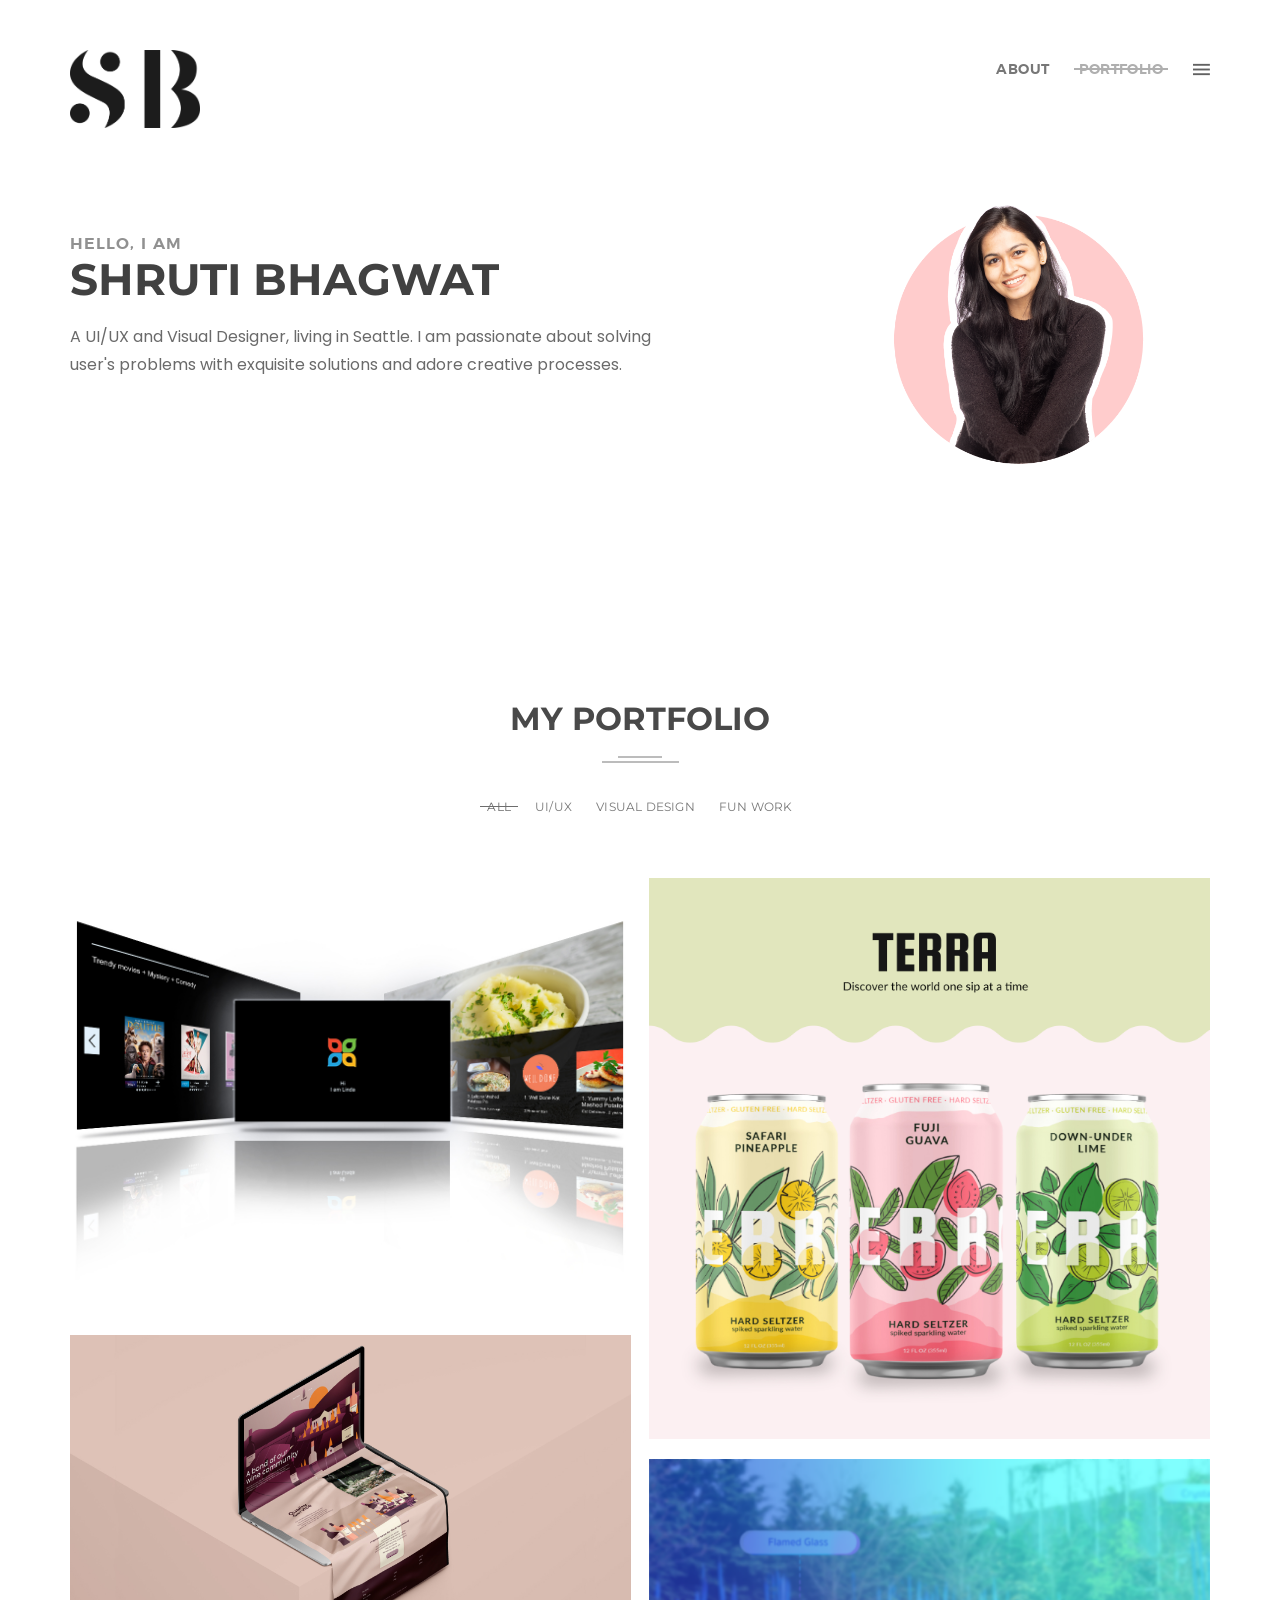
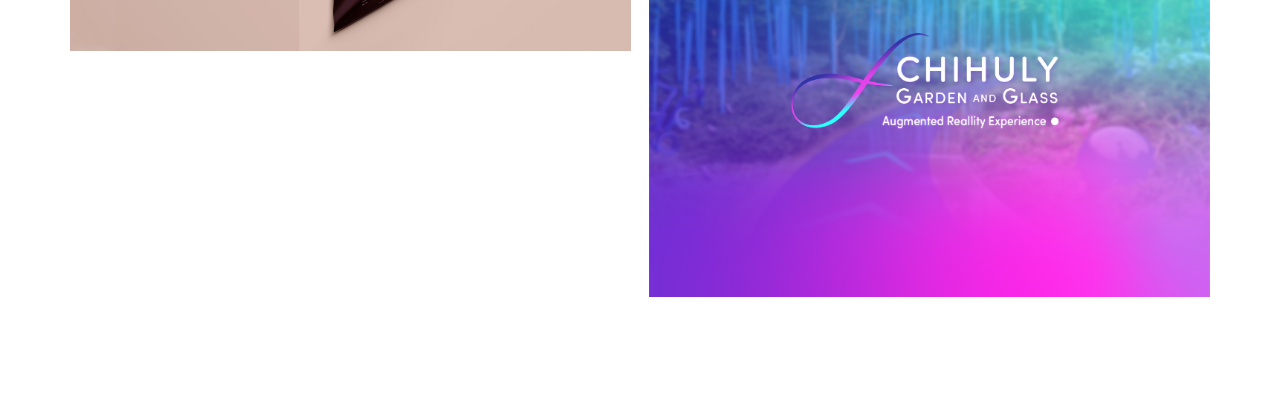
==== index.html @ 56c8244f "test" ====
<!DOCTYPE html>
<html class="no-js" lang="en">

<head>
	<meta charset="utf-8" />
	<meta http-equiv="X-UA-Compatible" content="IE=edge" />
	<meta name="viewport" content="width=device-width, initial-scale=1" />
	<meta name="description" content="Mim is a Personal Portfolio Template" />
	<meta name="keywords"
		content="Personal , Personal portfolio template, Personal portfolio, landing page, material design, portfolio, personal" />
	<meta name="author" content="regaltheme.com" />

	<title>Portfolio Shruti Bhagwat</title>

	<!-- favicon -->
	<link rel="shortcut icon" type="image/x-icon" href="assets/img/sb-favicon.png" />

	<!-- style css -->
	<link rel="stylesheet" href="style.css" />
	<!-- modernizr js -->
	<script src="assets/js/vendor/modernizr-2.8.3.min.js"></script>
</head>

<body>
	<!--[if lt IE 8]>
      <p class="browserupgrade">
        You are using an <strong>outdated</strong> browser. Please
        <a href="http://browsehappy.com/">upgrade your browser</a> to improve
        your experience.
      </p>
    <![endif]-->
	<!-- HTML5 shim and Respond.js for IE8 support of HTML5 elements and media queries -->
	<!-- WARNING: Respond.js doesn't work if you view the page via file:// -->
	<!--[if lt IE 9]>
      <script src="https://oss.maxcdn.com/html5shiv/3.7.2/html5shiv.min.js"></script>
      <script src="https://oss.maxcdn.com/respond/1.4.2/respond.min.js"></script>
    <![endif]-->

	<!-- Loading Bar Start -->
	<div id="loading">
		<div id="loading-center">
			<div id="loading-center-absolute">
				<img src="assets/img/SB_logo.png" alt="Mim" />
				<div class="object" id="object_three"></div>
			</div>
		</div>
	</div>
	<!-- Loading Bar End -->
	<div id="home"></div>

	<!-- Header Section Start -->
	<header class="header-style-1 bg-color-1">
		<div class="top clearfix">
			<div class="header-top active-sticky ptb-50">
				<div class="container">
					<div class="row">
						<div class="col-xs-6 col-sm-5">
							<div class="left">
								<div class="logo">
									<a href="index.html"><img src="assets/img/SB_logo.png" alt="Mim" /></a>
								</div>
							</div>
						</div>
						<div class="col-xs-6 col-sm-7">
							<div class="right">
								<div class="expand-menu-open floatright">
									<i class="zmdi zmdi-menu"></i>
								</div>
								<nav class="mainmenu onepage-nev floatright">
									<ul class="clearfix">
										<!-- <li><a href="#home">Home</a></li> -->
										<li><a href="about-me.html">About</a></li>
										<li><a href="#portfolio">PORTFOLIO</a></li>
										<!-- <li><a href="#service">Services</a></li>
											<li><a href="#blog">Blog</a></li>
										<li><a href="#contact">Contact</a></li> -->
									</ul>
								</nav>
							</div>
						</div>
					</div>
				</div>
			</div>
			<div class="mainmenu-expand bg-color-3">
				<div class="close-menu">
					<i class="zmdi zmdi-close-circle-o"></i>
				</div>
				<div class="menu-logo">
					<a href="index.html"><img src="assets/img/sb-favicon.png" alt="Mim" /></a>
				</div>
				<nav class="mainmenu-box onepage-nev">
					<ul class="clearfix">
						<li><a href="#home">Home</a></li>
						<li><a href="#about">About</a></li>
						<li><a href="#portfolio">PORTFOLIO</a></li>
						<!-- <li><a href="#service">Services</a></li>
						<li><a href="#blog">Blog</a></li>
						<li><a href="#contact">Contact</a></li> -->
					</ul>
				</nav>
			</div>
		</div>
		<div class="bottom slider-area">
			<div class="container">
				<div class="row relative">
					<div class="col-xs-12 col-sm-6 static">
						<div class="slider-text percent-50">
							<h5 class="mb-11">Hello, I am</h5>
							<h1 class="mb-30">Shruti Bhagwat</h1>
							<p class="font-16 line-height-28">
								A UI/UX and Visual Designer, living in Seattle. I am
								passionate about solving user's problems with exquisite
								solutions and adore creative processes.
							</p>
							<!-- <div class="slider-button smooth-scroll mt-40">
								<a class="btn lg-btn" href="#portfolio">my work</a>
							</div> -->
						</div>
					</div>
					<div class="col-xs-12 col-sm-6">
						<div class="slider-img text-right">
							<img src="assets/img/web-photo2.png" alt="Image Layer" />
						</div>
					</div>
				</div>
			</div>
		</div>
	</header>
	<!-- Header Section End -->

	<!-- ...............................................................................................
	....................................xxxxxxxxxxxxxxxxxx.........................................
	............................................................................................... -->

	<!-- Portfolio Section Start -->
	<section class="portfolio-area portfolio-one light-bg section-padding clearfix" id="portfolio">
		<div class="container">
			<div class="row">
				<div class="col-xs-12">
					<div class="section-title text-center mb-30">
						<h2 class="mb-20">My Portfolio</h2>
						<div class="horizontal-line">
							<div class="top"></div>
							<div class="bottom"></div>
						</div>
					</div>
				</div>
			</div>
			<div class="row">
				<div class="col-xs-12">
					<div class="all-portfolio">
						<div class="portfolio-menu text-center">
							<ul class="clearfix mb-50">
								<!-- <li data-filter="*" class="active">All</li> -->
								<li data-filter=".web, .design" class="active">All</li>
								<li data-filter=".web">UI/UX</li>
								<li data-filter=".design">Visual Design</li>
								<li data-filter=".new-work">Fun Work</li>
								<!-- <li data-filter=".gallery">Print</li>
								<li data-filter=".work3d">3d work</li> -->
							</ul>
						</div>
					</div>
					<div class="portfolio-grid">
						<div class="grid-item web gallery percent-50">
							<div class="single-portfolio overlay light-1 text-center">
								<img src="assets/img/linda-img/linda-2.jpg" alt="linda-tv-thumbnail" />
								<div class="zoom-icon">
									<a href="portfolio-pages/linda-tv/linda-portfolio-details.html">
										<i class="zmdi zmdi-link"></i>
									</a>
								</div>
								<div class="project-title text-left">
									<h4 class="
                        font-20
                        montserrat
                        weight-regular
                        capitalize
                        no-margin
                      ">
										Linda Microsoft Smart TV
									</h4>
									<p class="montserratlight">UI/UX</p>
								</div>
							</div>
						</div>
						<div class="
                  grid-item
                  new
                  work3d
                  web
                  design
                  gallery
                  work3d
                  percent-50
                ">
							<div class="single-portfolio overlay light-1 text-center">
								<img src="assets/img/terra-img/Terra_Thumbnail.jpg" alt="terra-thumbnail" />
								<div class="title plr-40 text-center">
									<div class="zoom-icon">
										<a href="portfolio-pages/terra/terra-portfolio-details.html">
											<i class="zmdi zmdi-link"></i>
										</a>
									</div>
								</div>
								<div class="project-title text-left">
									<h4 class="
                        font-20
                        montserrat
                        weight-regular
                        capitalize
                        no-margin
                      ">
										TERRA Hard Seltzer
									</h4>
									<p class="montserratlight">Branding</p>
								</div>
							</div>
						</div>
						<div class="grid-item web web gallery percent-50">
							<div class="single-portfolio overlay light-1 text-center">
								<img src="assets/img/blend-wine-img/wine-thumb.jpg" alt="Mim" />
								<div class="title plr-40 text-center">
									<div class="zoom-icon">
										<a href="portfolio-pages/blend-wine/Blend-portfolio-details.html">
											<i class="zmdi zmdi-link"></i>
										</a>
									</div>
									<div class="project-title text-left">
										<h4 class="
                          font-20
                          montserrat
                          weight-regular
                          capitalize
                          no-margin
                        ">
											Blend Wine Subscription
										</h4>
										<p class="montserratlight">UI/UX</p>
									</div>
								</div>
							</div>
						</div>
						<div class="grid-item new web gallery work3d percent-50">
							<div class="single-portfolio overlay light-1 text-center">
								<img src="assets/img/ar-img/AR-hero-img.png" alt="Mim" />
								<div class="title plr-40 text-center">
									<div class="zoom-icon">
										<a href="portfolio-pages/AR/ar-portfolio-details.html">
											<i class="zmdi zmdi-link"></i>
										</a>
									</div>
									<div class="project-title text-left">
										<h4 class="
                          font-20
                          montserrat
                          weight-regular
                          capitalize
                          no-margin
                        ">
											AR Experience at Chihuly Glass and Garden
										</h4>
										<p class="montserratlight">UI/UX</p>
									</div>
								</div>
							</div>
						</div>

						<div class="grid-item new new-work gallery work3d percent-50">
							<div class="single-portfolio overlay light-1 text-center">
								<img src="assets/img/fun-work/Starbucks-logo.GIF" alt="Mim" />
								<div class="title plr-40 text-center">
									<div class="zoom-icon">
										<a href="assets/img/fun-work/Starbucks-logo.GIF" class="fancybox">
											<i class="zmdi zmdi-filter-center-focus"></i>
										</a>
									</div>
									<div class="project-title text-left">
										<h4 class="
                          font-20
                          montserrat
                          weight-regular
                          capitalize
                          no-margin
                        ">
											Starbucks Logo Redesign
										</h4>
										<p class="montserratlight">Branding</p>
									</div>
								</div>
							</div>
						</div>

						<div class="grid-item new-work gallery percent-50">
							<div class="single-portfolio overlay light-1 text-center">
								<img src="assets/img/fun-work/carnival-horse.gif" alt="Mim" />
								<div class="title plr-40 text-center">
									<div class="zoom-icon">
										<a href="assets/img/fun-work/carnival-horse.gif" class="fancybox">
											<i class="zmdi zmdi-filter-center-focus"></i>
										</a>
									</div>
									<div class="project-title text-left">
										<h4 class="
                          font-20
                          montserrat
                          weight-regular
                          capitalize
                          no-margin
                        ">
											Carnival Horse
										</h4>
										<p class="montserratlight">Animation</p>
									</div>
								</div>
							</div>
						</div>

						<div class="grid-item new-work gallery percent-50">
							<div class="single-portfolio overlay light-1 text-center">
								<img src="assets/img/fun-work/theobroma lable.png" alt="Mim" />
								<div class="title plr-40 text-center">
									<div class="zoom-icon">
										<a href="assets/img/fun-work/theobroma lable.png" class="fancybox">
											<i class="zmdi zmdi-filter-center-focus"></i>
										</a>
									</div>
									<div class="project-title text-left">
										<h4 class="
                          font-20
                          montserrat
                          weight-regular
                          capitalize
                          no-margin
                        ">
											Theobroma Chocolate front cover
										</h4>
										<p class="montserratlight">Illustration</p>
									</div>
								</div>
							</div>
						</div>
					</div>
				</div>
			</div>
		</div>
	</section>
	<!-- Portfolio Section End -->

	<!-- ...............................................................................................
	....................................xxxxxxxxxxxxxxxxxx.........................................
	............................................................................................... -->

	<!-- ...............................................................................................
	....................................xxxxxxxxxxxxxxxxxx.........................................
	............................................................................................... -->

	<!-- Footer Section Start -->
	<!-- <footer class="footer bg-color-1 ptb-20">
      <div class="container">
        <div class="row">
          <div class="col-xs-12">
            <div class="left floatleft">
              <p>
                Copyright &copy; 2017
                <a
                  href="https://themeforest.net/user/regaltheme"
                  target="_blank"
                  >Regaltheme</a
                >.
              </p>
            </div>
            <div class="right social-link floatright">
              <ul class="clearfix">
                <li>
                  <a href="http://www.facebook.com" target="_blank">Facebook</a>
                </li>
                <li>
                  <a href="http://www.twitter.com" target="_blank">Twitter</a>
                </li>
                <li>
                  <a href="http://www.linkedin.com" target="_blank">Linkden</a>
                </li>
                <li>
                  <a href="mailto:regaltheme@gmail.com" target="_blank"
                    >Email</a
                  >
                </li>
              </ul>
            </div>
          </div>
        </div>
      </div>
    </footer> -->
	<!-- Footer Section End -->

	<!-- ...............................................................................................
	....................................xxxxxxxxxxxxxxxxxx.........................................
	............................................................................................... -->

	<!-- All JS Here -->
	<!-- jQuery Latest Version -->
	<script src="assets/js/vendor/jquery-1.12.4.min.js"></script>
	<!-- Bootstrap JS -->
	<script src="assets/js/bootstrap.min.js"></script>
	<!-- One Page Nav JS -->
	<script src="assets/js/one-page-nav.js"></script>
	<!-- Waypoints JS -->
	<script src="assets/js/waypoints.min.js"></script>
	<!-- Progressbar JS -->
	<script src="assets/js/progressbar.js"></script>
	<!-- Isotope -->
	<script src="assets/js/isotope.pkgd.js"></script>
	<!-- Isotope -->
	<script src="assets/js/jquery.validate.min.js"></script>
	<!-- Slick Slider JS -->
	<script src="assets/js/slick.min.js"></script>
	<!-- Fancybox JS -->
	<script src="assets/js/jquery.fancybox.pack.js"></script>
	<!-- Plugins JS -->
	<script src="assets/js/plugins.js"></script>
	<!-- main JS -->
	<script src="assets/js/main.js"></script>
</body>

</html>
---- style.css ----
/*==========================================================
    Template Name: Mim Personal Portfolio Template
    Created By: RegalTheme
    Envato Profile: https://themeforest.net/user/regaltheme
    Website: http://regaltheme.com
    Description: Mim is Fully Responsive Personal Portfolio Template with awesome features.
    Version: v1.1
    Support: http://regaltheme.com/support
============================================================*/


/* google fonts
========================== */
@import url('https://fonts.googleapis.com/css?family=Montserrat:400,700');
@import url('https://fonts.googleapis.com/css?family=Poppins:300,400');

/* css files
====================== */
@import url('assets/css/bootstrap.min.css');
@import url('assets/css/material-design-iconic-font.min.css');
@import url('assets/css/slick.min.css');
@import url('assets/css/jquery.fancybox.css');
@import url('assets/css/style.css');
@import url('assets/css/responsive.css');
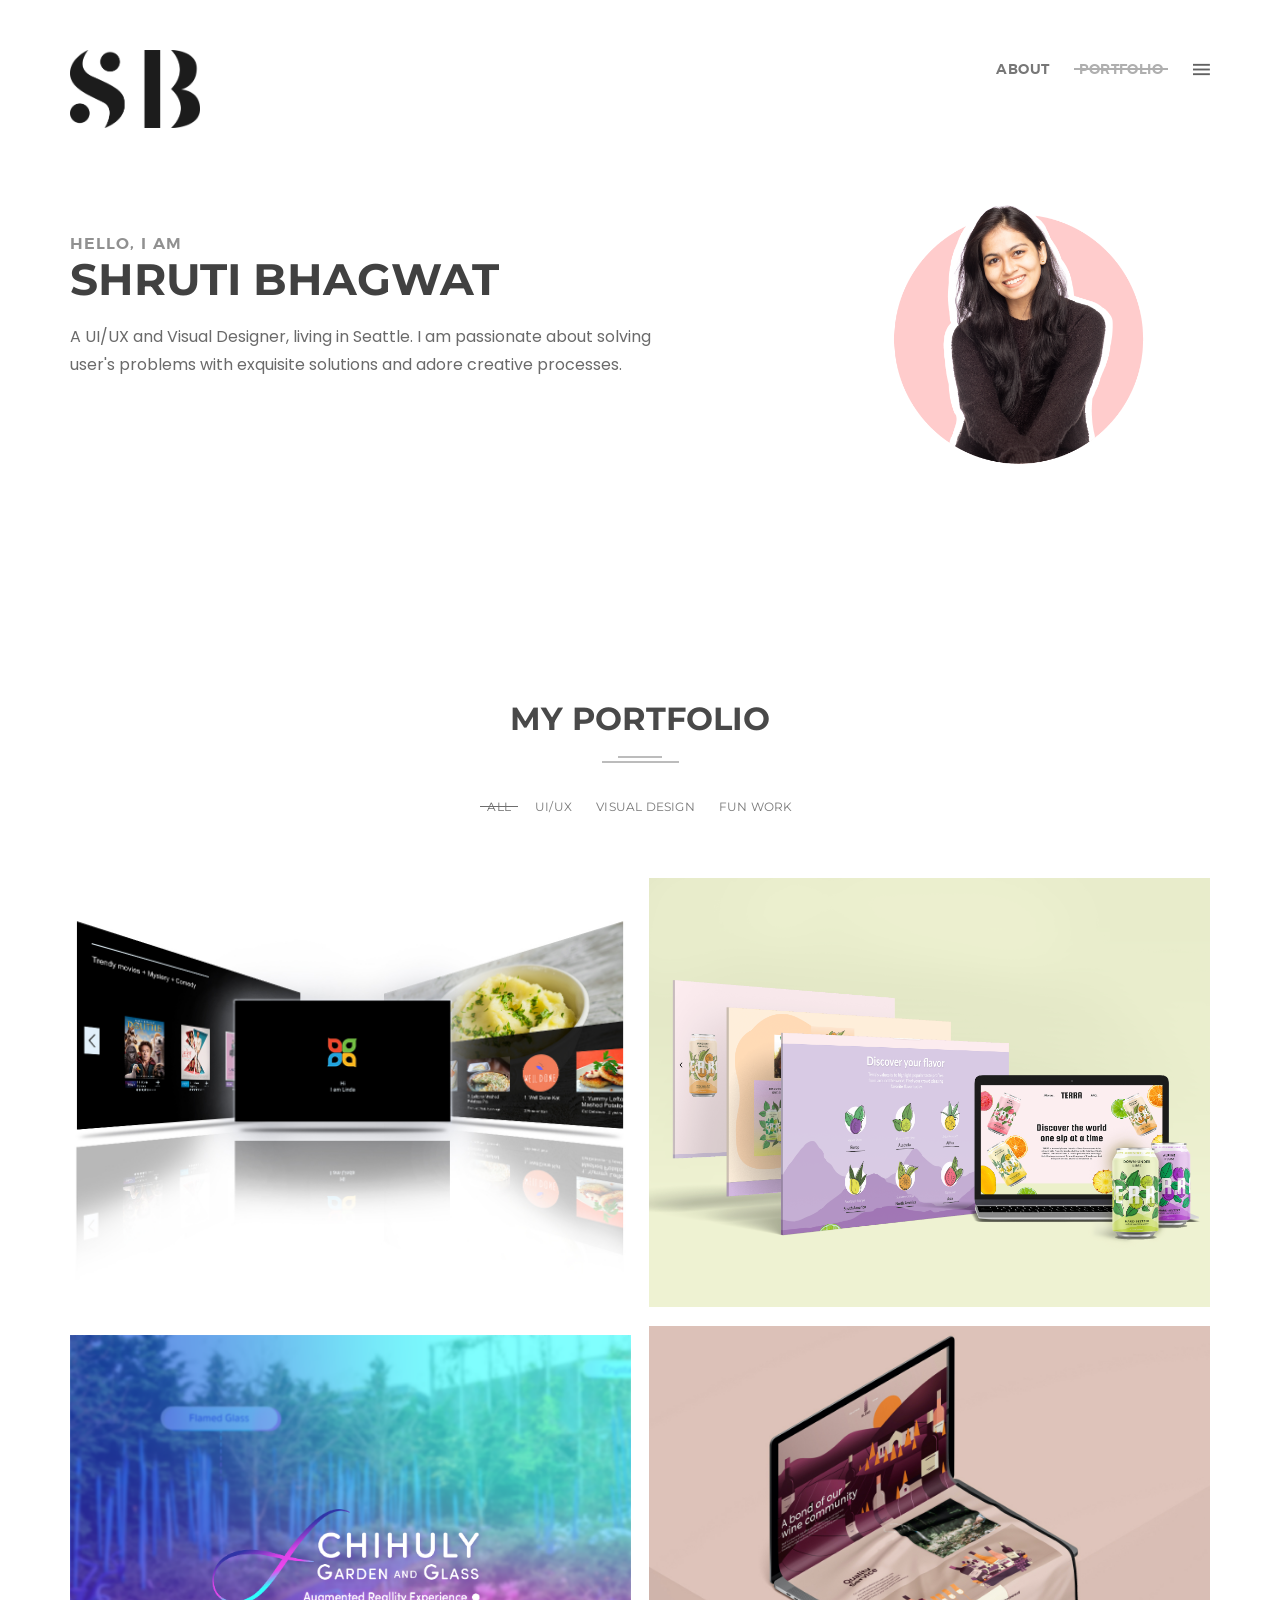
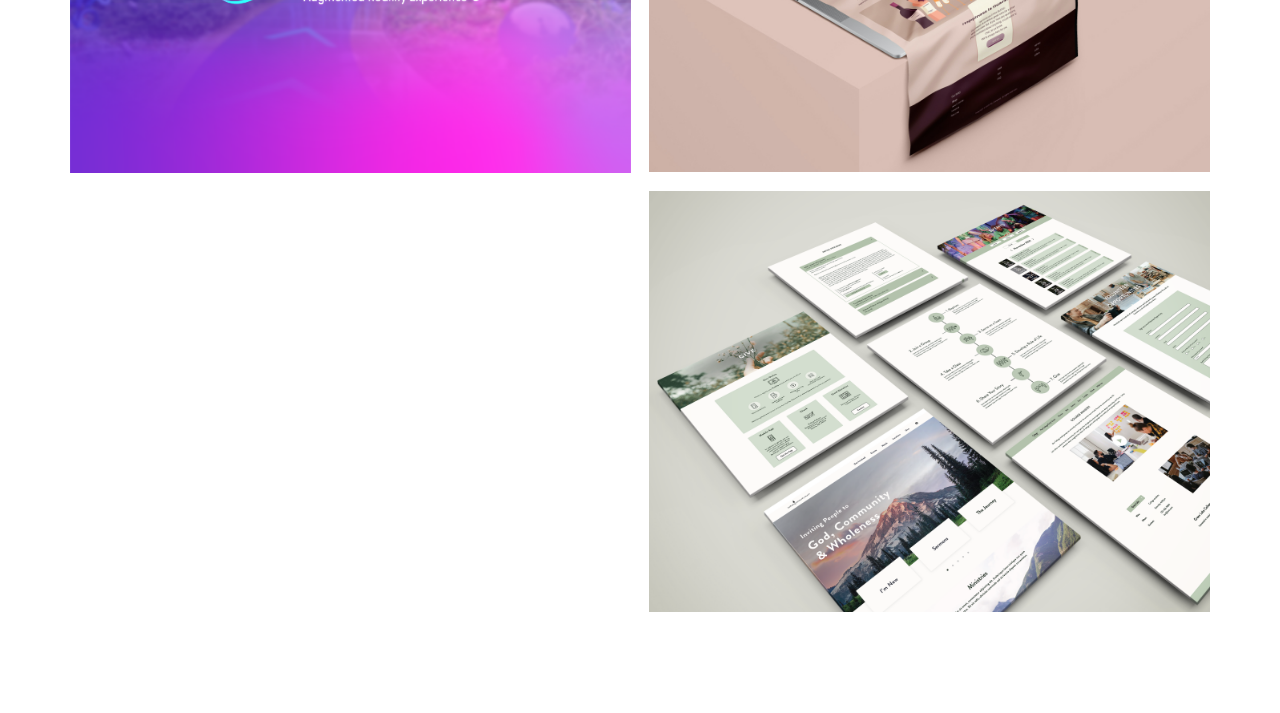
==== commit ed8bf213: "Added new Bethany church Page" ====
--- a/index.html
+++ b/index.html
@@ -161,6 +161,10 @@
 							</ul>
 						</div>
 					</div>
+
+
+	<!-- ................  Linda Microsoft Smart TV  ................ -->
+
 					<div class="portfolio-grid">
 						<div class="grid-item web gallery percent-50">
 							<div class="single-portfolio overlay light-1 text-center">
@@ -194,8 +198,13 @@
                   work3d
                   percent-50
                 ">
-							<div class="single-portfolio overlay light-1 text-center">
-								<img src="assets/img/terra-img/Terra_Thumbnail.jpg" alt="terra-thumbnail" />
+
+
+<!-- ................ TERRA Hard Seltzer ................ -->
+
+
+							<div class="single-portfolio overlay light-1 text-center">
+								<img src="assets/img/terra-img/terra-hero.png" alt="terra-thumbnail" />
 								<div class="title plr-40 text-center">
 									<div class="zoom-icon">
 										<a href="portfolio-pages/terra/terra-portfolio-details.html">
@@ -211,15 +220,20 @@
                         capitalize
                         no-margin
                       ">
+					 
 										TERRA Hard Seltzer
 									</h4>
 									<p class="montserratlight">Branding</p>
 								</div>
 							</div>
 						</div>
+
+
+					<!-- ................  Blend Wine Subscription  ................ -->
+
 						<div class="grid-item web web gallery percent-50">
 							<div class="single-portfolio overlay light-1 text-center">
-								<img src="assets/img/blend-wine-img/wine-thumb.jpg" alt="Mim" />
+								<img src="assets/img/blend-wine-img/wine-hero.jpg" alt="Mim" />
 								<div class="title plr-40 text-center">
 									<div class="zoom-icon">
 										<a href="portfolio-pages/blend-wine/Blend-portfolio-details.html">
@@ -241,6 +255,9 @@
 								</div>
 							</div>
 						</div>
+
+<!-- ................  Chihuly Glass and Garden................ -->
+
 						<div class="grid-item new web gallery work3d percent-50">
 							<div class="single-portfolio overlay light-1 text-center">
 								<img src="assets/img/ar-img/AR-hero-img.png" alt="Mim" />
@@ -266,6 +283,37 @@
 							</div>
 						</div>
 
+						<!-- ................  Bethany Community Church ................ -->
+
+						<div class="grid-item new web gallery work3d percent-50">
+							<div class="single-portfolio overlay light-1 text-center">
+								<img src="assets/img/Bethany-img/bcc-hero.png" alt="Mim" />
+								<div class="title plr-40 text-center">
+									<div class="zoom-icon">
+										<a href="portfolio-pages/Bethany-Church/Bethany-portfolio-details.html">
+											<i class="zmdi zmdi-link"></i>
+										</a>
+									</div>
+									<div class="project-title text-left">
+										<h4 class="
+                          font-20
+                          montserrat
+                          weight-regular
+                          capitalize
+                          no-margin
+                        ">
+											Bethany Community Church
+										</h4>
+										<p class="montserratlight">UI/UX</p>
+									</div>
+								</div>
+							</div>
+						</div>
+
+
+
+<!-- ................................................ FUN WORK ............................................ -->
+
 						<div class="grid-item new new-work gallery work3d percent-50">
 							<div class="single-portfolio overlay light-1 text-center">
 								<img src="assets/img/fun-work/Starbucks-logo.GIF" alt="Mim" />
@@ -283,6 +331,7 @@
                           capitalize
                           no-margin
                         ">
+						
 											Starbucks Logo Redesign
 										</h4>
 										<p class="montserratlight">Branding</p>
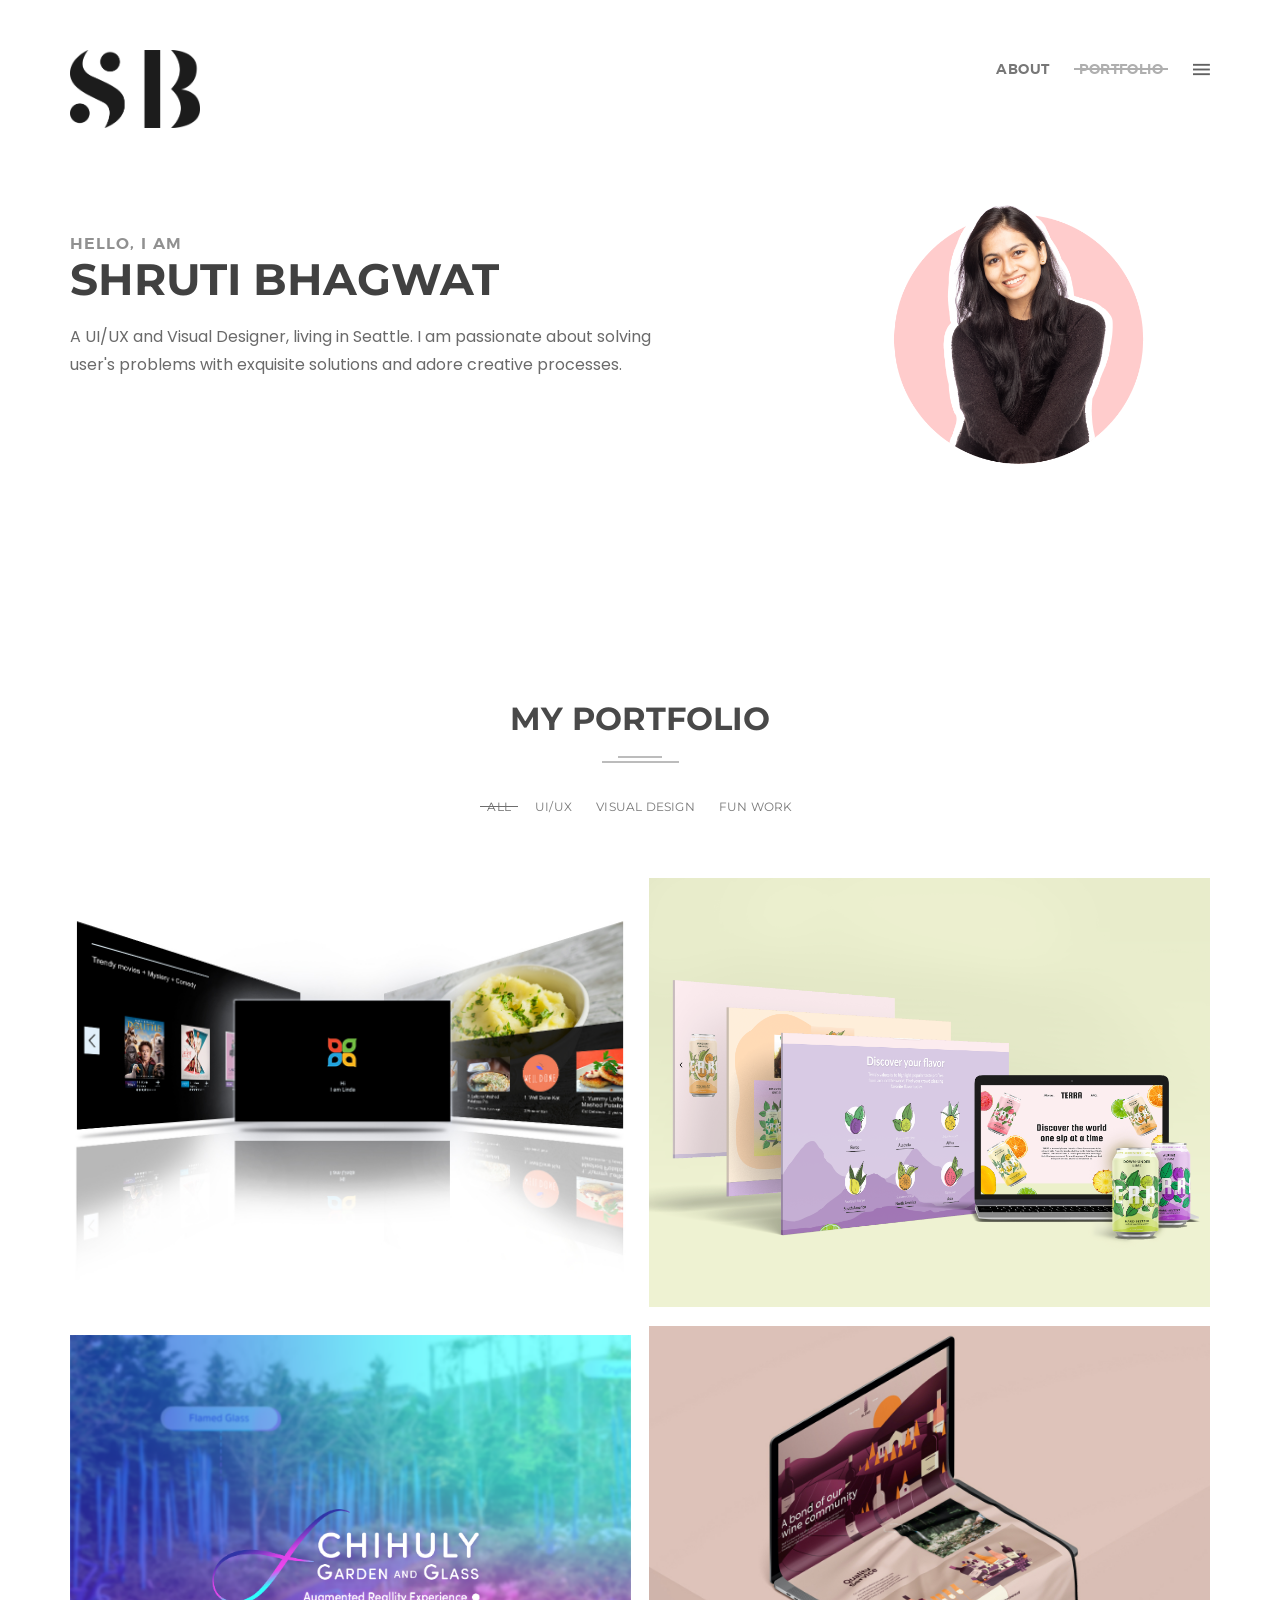
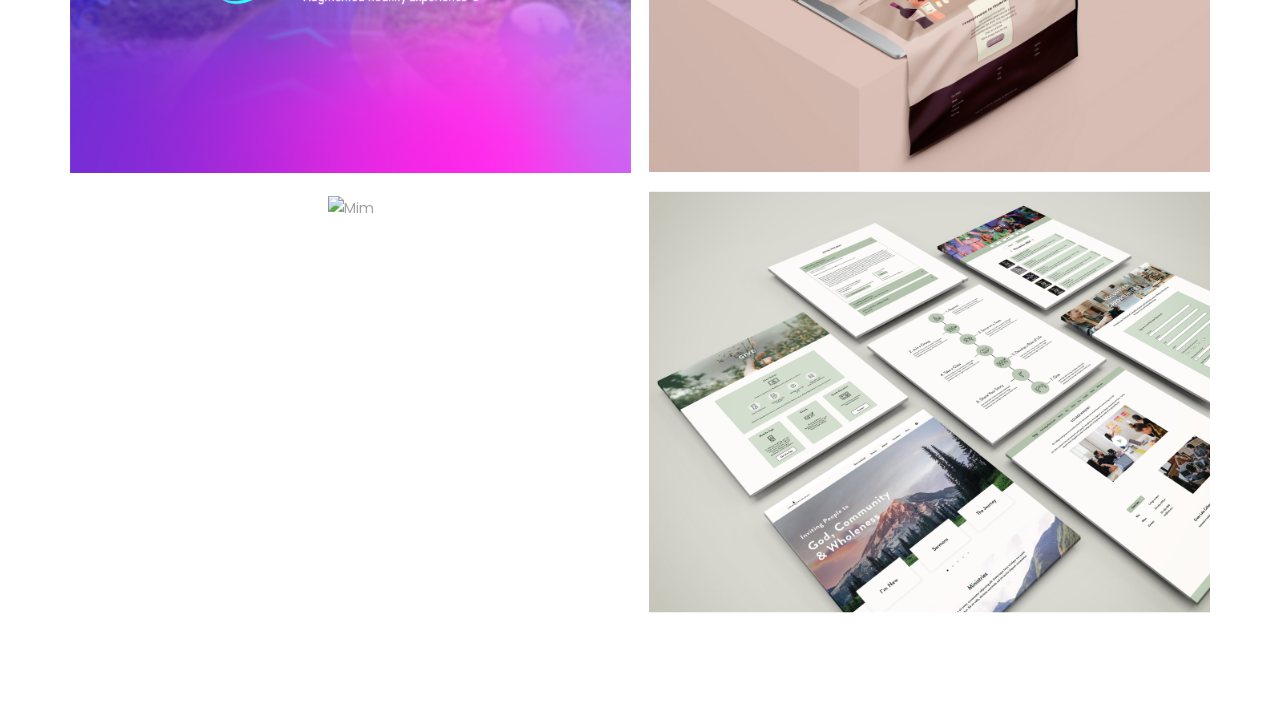
==== commit b9f5256e: "gtzp project" ====
--- a/index.html
+++ b/index.html
@@ -310,7 +310,32 @@
 							</div>
 						</div>
 
-
+<!-- ................  GTZP ................ -->
+
+<div class="grid-item new web gallery work3d percent-50">
+	<div class="single-portfolio overlay light-1 text-center">
+		<img src="assets/img/gtzp-img/gtzp-hero.png " alt="Mim" />
+		<div class="title plr-40 text-center">
+			<div class="zoom-icon">
+				<a href="portfolio-pages/GTZP/GTZP.html">
+					<i class="zmdi zmdi-link"></i>
+				</a>
+			</div>
+			<div class="project-title text-left">
+				<h4 class="
+  font-20
+  montserrat
+  weight-regular
+  capitalize
+  no-margin
+">
+					GTZP
+				</h4>
+				<p class="montserratlight">UI/UX</p>
+			</div>
+		</div>
+	</div>
+</div>
 
 <!-- ................................................ FUN WORK ............................................ -->
 
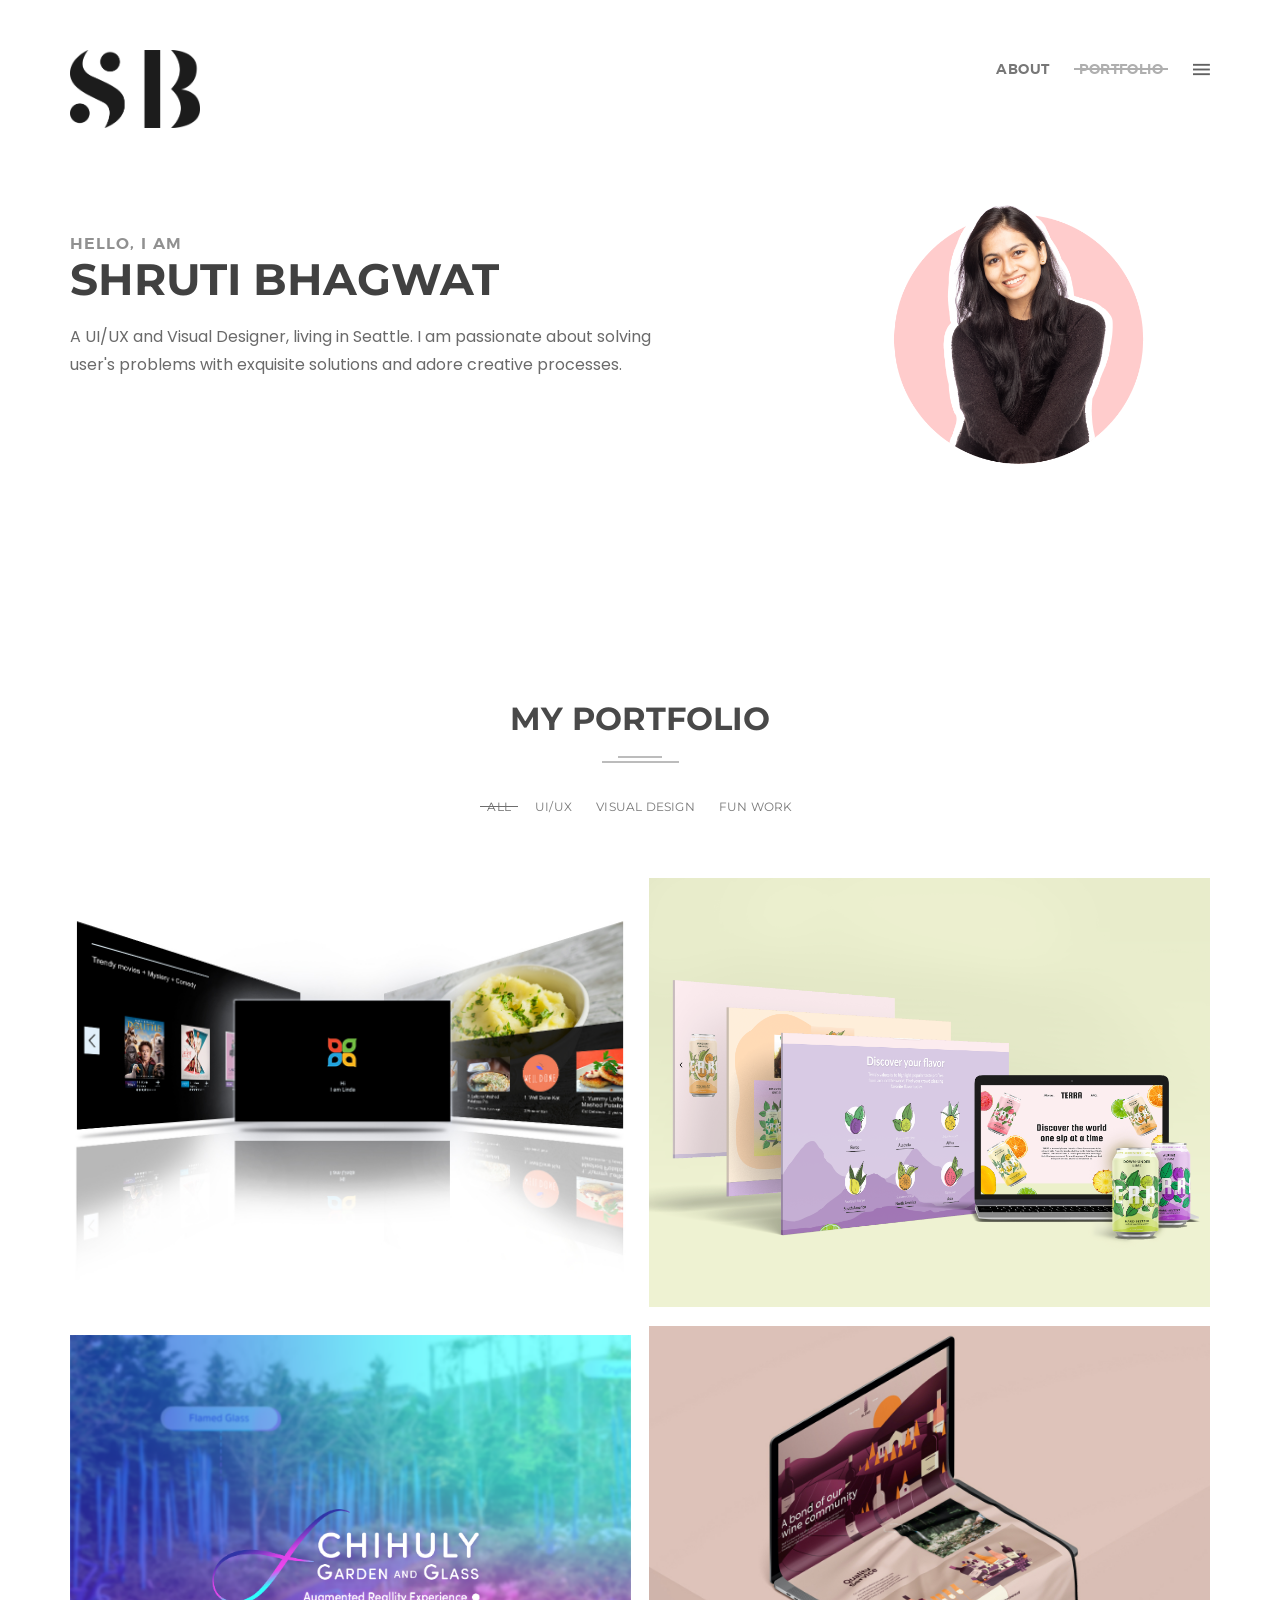
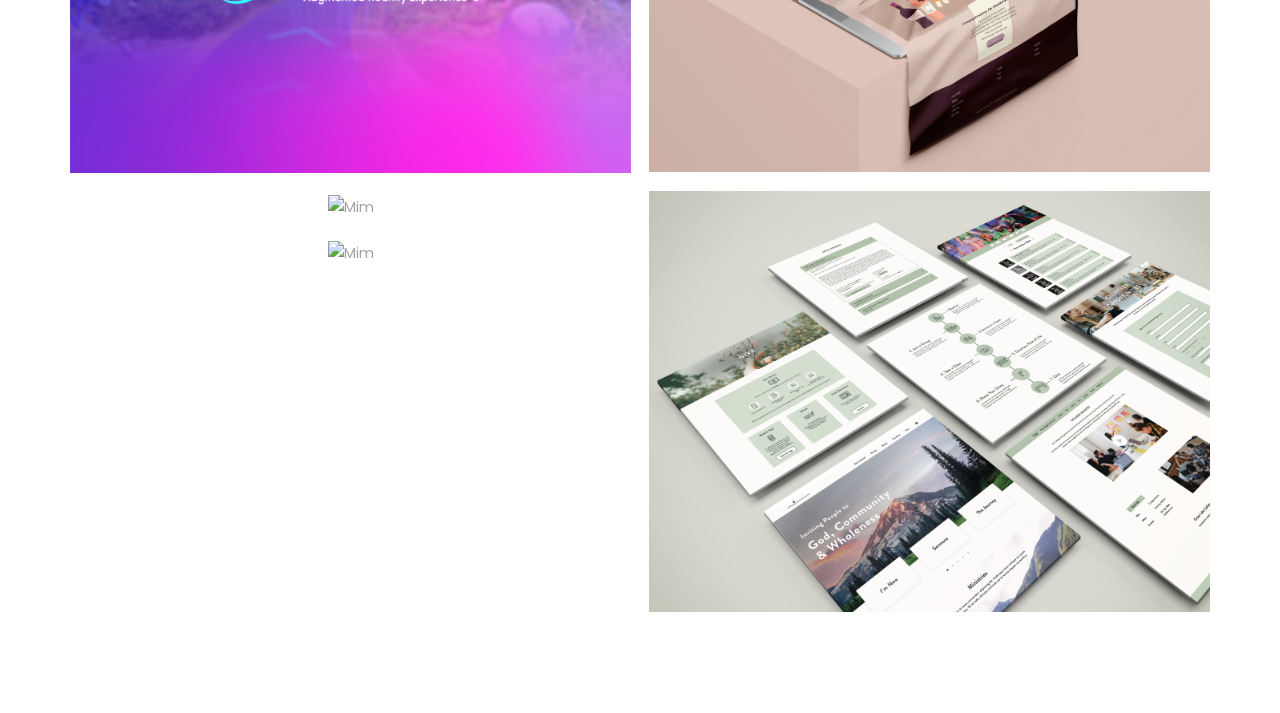
==== commit baeb66c8: "Referquick new page" ====
--- a/index.html
+++ b/index.html
@@ -163,6 +163,8 @@
 					</div>
 
 
+
+    
 	<!-- ................  Linda Microsoft Smart TV  ................ -->
 
 					<div class="portfolio-grid">
@@ -200,6 +202,8 @@
                 ">
 
 
+
+				
 <!-- ................ TERRA Hard Seltzer ................ -->
 
 
@@ -330,6 +334,37 @@
   no-margin
 ">
 					GTZP
+				</h4>
+				<p class="montserratlight">UI/UX</p>
+			</div>
+		</div>
+	</div>
+</div>
+
+
+
+
+
+        <!-- ................  ReferQuik ................ -->
+
+<div class="grid-item new web gallery work3d percent-50">
+	<div class="single-portfolio overlay light-1 text-center">
+		<img src="assets/img/referquik/RQ-thumbnail.png" alt="Mim" />
+		<div class="title plr-40 text-center">
+			<div class="zoom-icon">
+				<a href="portfolio-pages/ReferQuik/ReferQuik.html">
+					<i class="zmdi zmdi-link"></i>
+				</a>
+			</div>
+			<div class="project-title text-left">
+				<h4 class="
+  font-20
+  montserrat
+  weight-regular
+  capitalize
+  no-margin
+">
+					ReferQuik
 				</h4>
 				<p class="montserratlight">UI/UX</p>
 			</div>
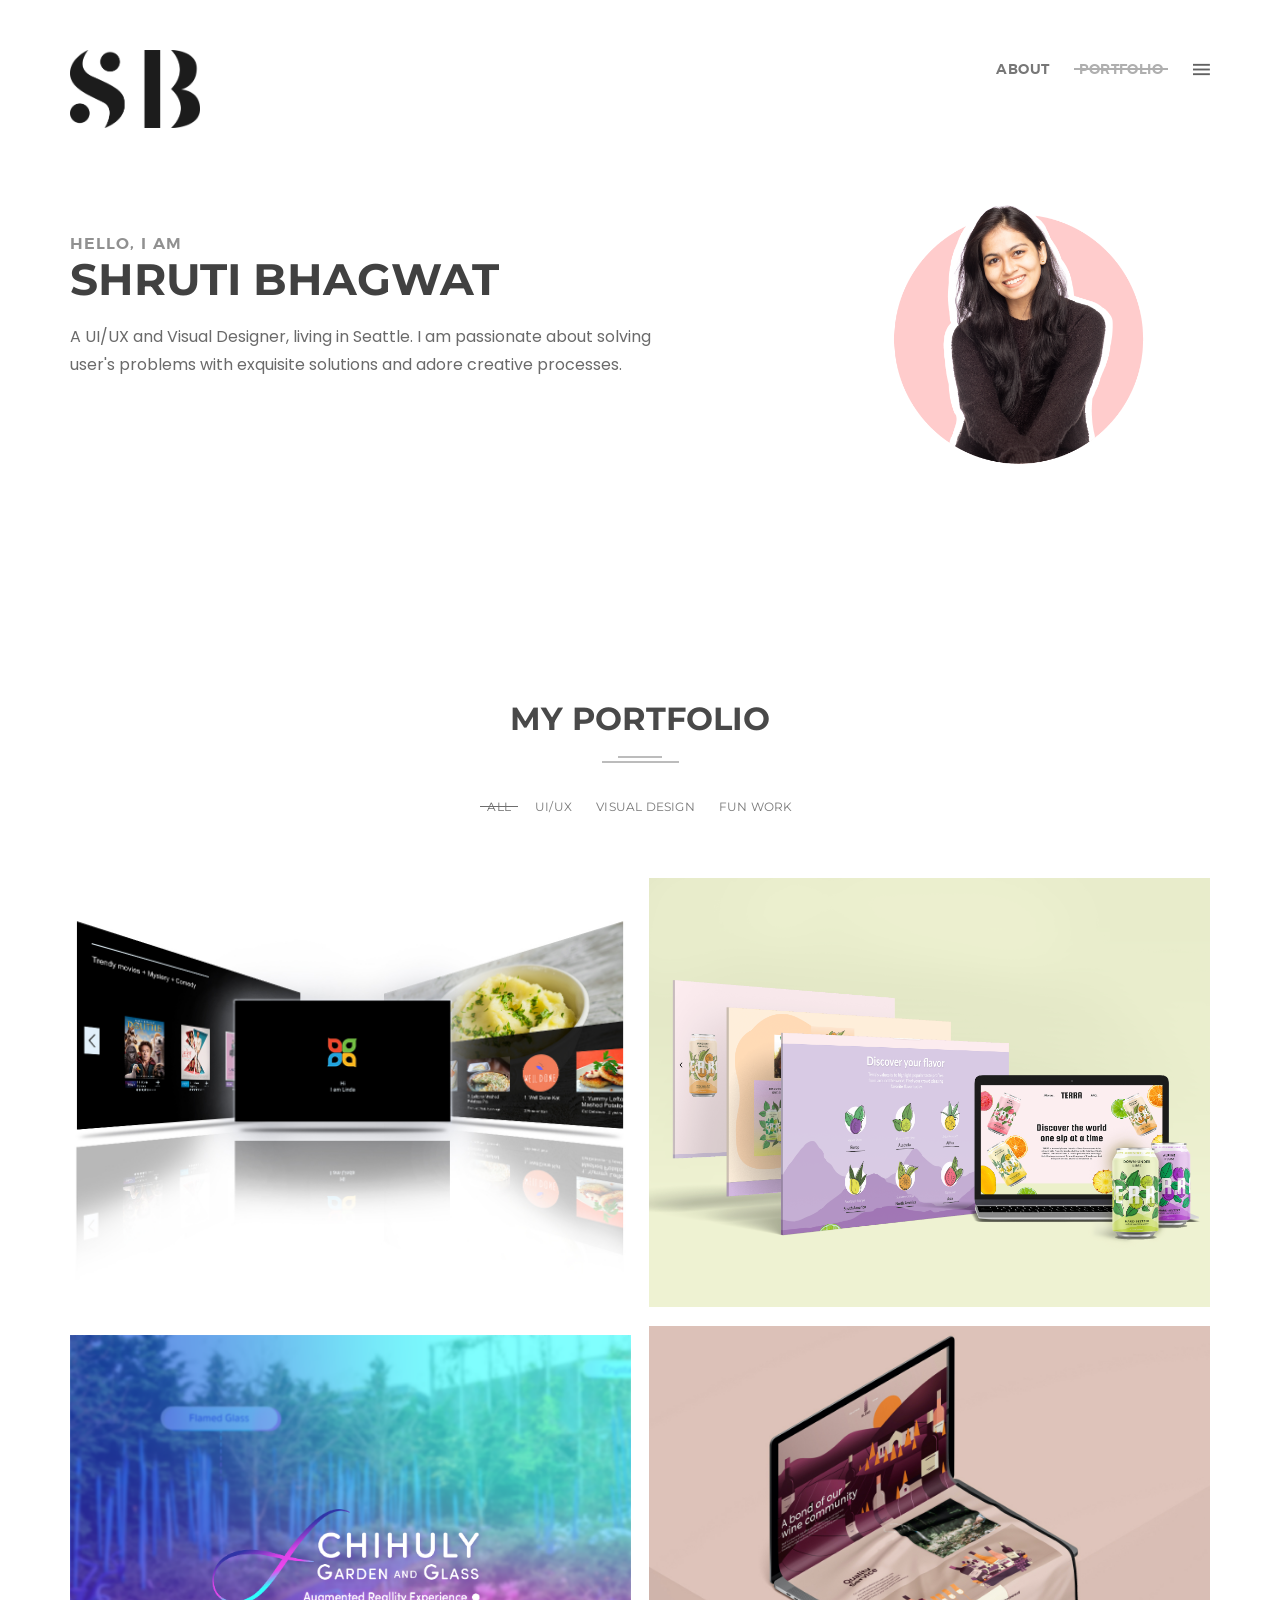
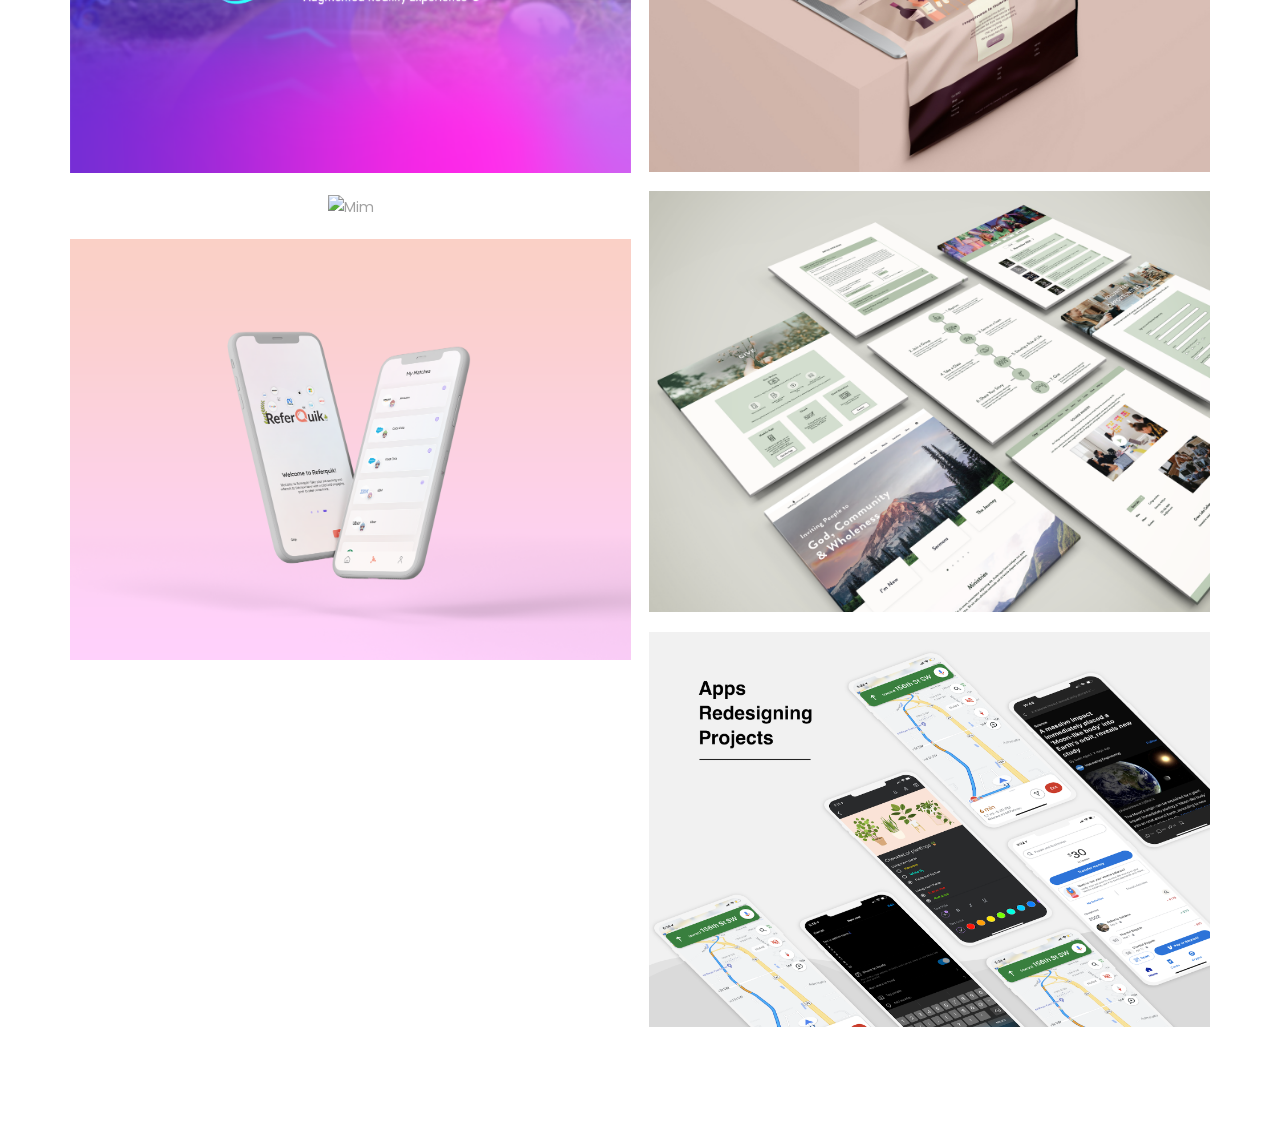
==== commit 52d19d28: "New project - app redesigning challenge it includes - img, text, logos, index page thumbnail 4 apps" ====
--- a/index.html
+++ b/index.html
@@ -126,7 +126,7 @@
 			</div>
 		</div>
 	</header>
-	<!-- Header Section End -->
+	<!-- Header Section End --> 
 
 	<!-- ...............................................................................................
 	....................................xxxxxxxxxxxxxxxxxx.........................................
@@ -371,6 +371,42 @@
 		</div>
 	</div>
 </div>
+
+
+
+
+        <!-- ................  APP Redesign ................ -->
+
+		<div class="grid-item new web gallery work3d percent-50">
+			<div class="single-portfolio overlay light-1 text-center">
+				<img src="assets/img/App-img/App-thumbnail2.png" alt="Mim" />
+				<div class="title plr-40 text-center">
+					<div class="zoom-icon">
+						<a href="portfolio-pages/App redesigning projects/App redesigning projects.html">
+							<i class="zmdi zmdi-link"></i>
+						</a>
+					</div>
+					<div class="project-title text-left">
+						<h4 class="
+		  font-20
+		  montserrat
+		  weight-regular
+		  capitalize
+		  no-margin
+		">
+							App Redesign Challenge
+						</h4>
+						<p class="montserratlight">UI/UX</p>
+					</div>
+				</div>
+			</div>
+		</div>
+		
+
+
+
+
+
 
 <!-- ................................................ FUN WORK ............................................ -->
 
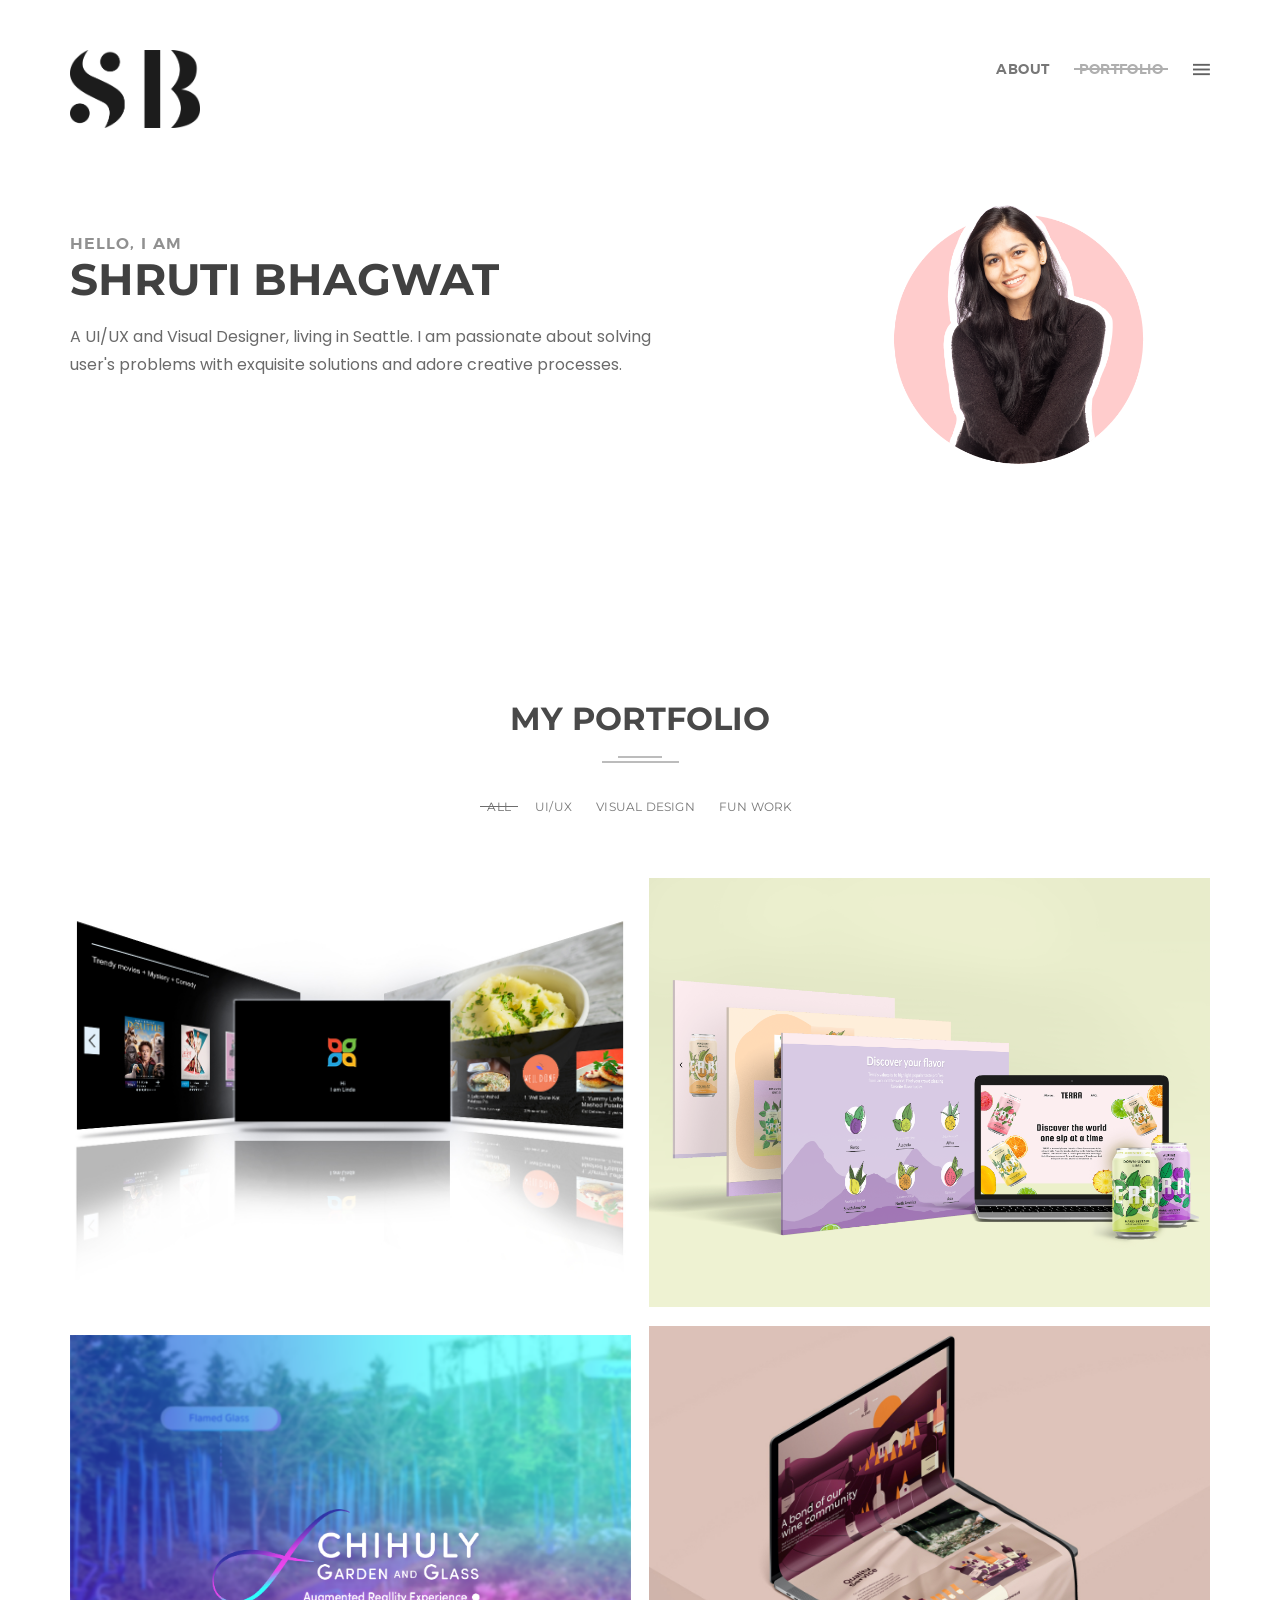
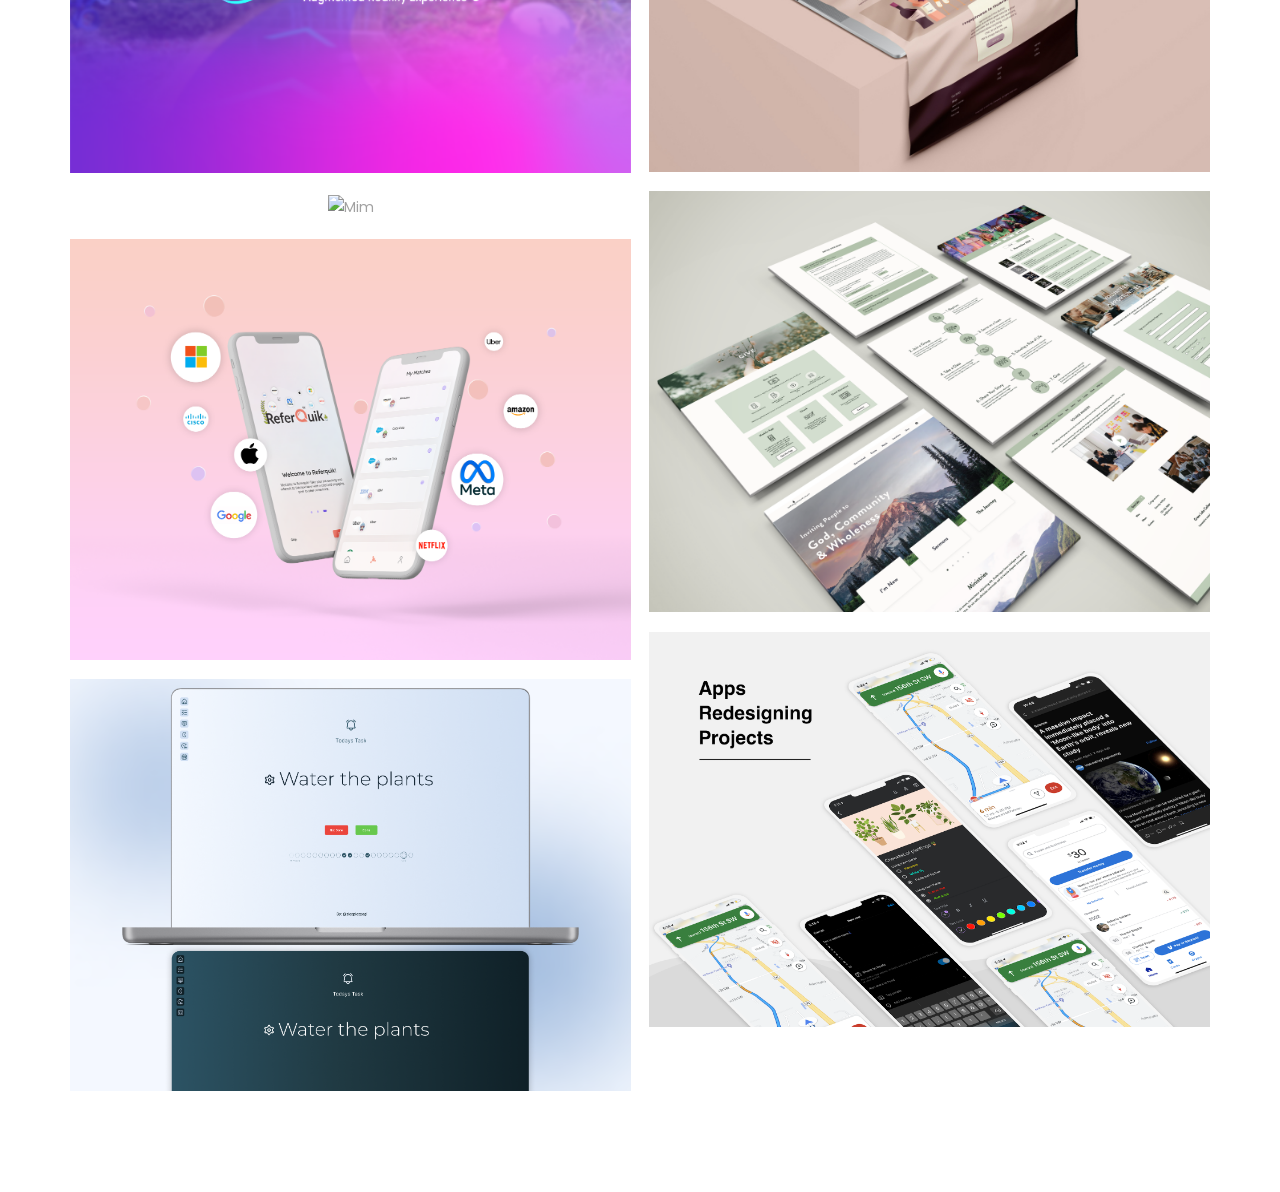
==== commit 7dde6c36: "Added new project Today's Task - all text, images" ====
--- a/index.html
+++ b/index.html
@@ -345,7 +345,7 @@
 
 
 
-        <!-- ................  ReferQuik ................ -->
+  <!-- ................  ReferQuik ................ -->
 
 <div class="grid-item new web gallery work3d percent-50">
 	<div class="single-portfolio overlay light-1 text-center">
@@ -375,7 +375,7 @@
 
 
 
-        <!-- ................  APP Redesign ................ -->
+  <!-- ................  APP Redesign ................ -->
 
 		<div class="grid-item new web gallery work3d percent-50">
 			<div class="single-portfolio overlay light-1 text-center">
@@ -403,7 +403,32 @@
 		</div>
 		
 
-
+ <!-- ................  Today's Task Chrom extension ................ -->
+
+	   <div class="grid-item new web gallery work3d percent-50">
+		<div class="single-portfolio overlay light-1 text-center">
+			<img src="assets/img/Today-task/TT-thumbnail.png" alt="Mim" />
+			<div class="title plr-40 text-center">
+				<div class="zoom-icon">
+					<a href="portfolio-pages/Today-Task/Today-Task.html">
+						<i class="zmdi zmdi-link"></i>
+					</a>
+				</div>
+				<div class="project-title text-left">
+					<h4 class="
+	  font-20
+	  montserrat
+	  weight-regular
+	  capitalize
+	  no-margin
+	">
+						ReferQuik
+					</h4>
+					<p class="montserratlight">UI/UX</p>
+				</div>
+			</div>
+		</div>
+	</div>
 
 
 
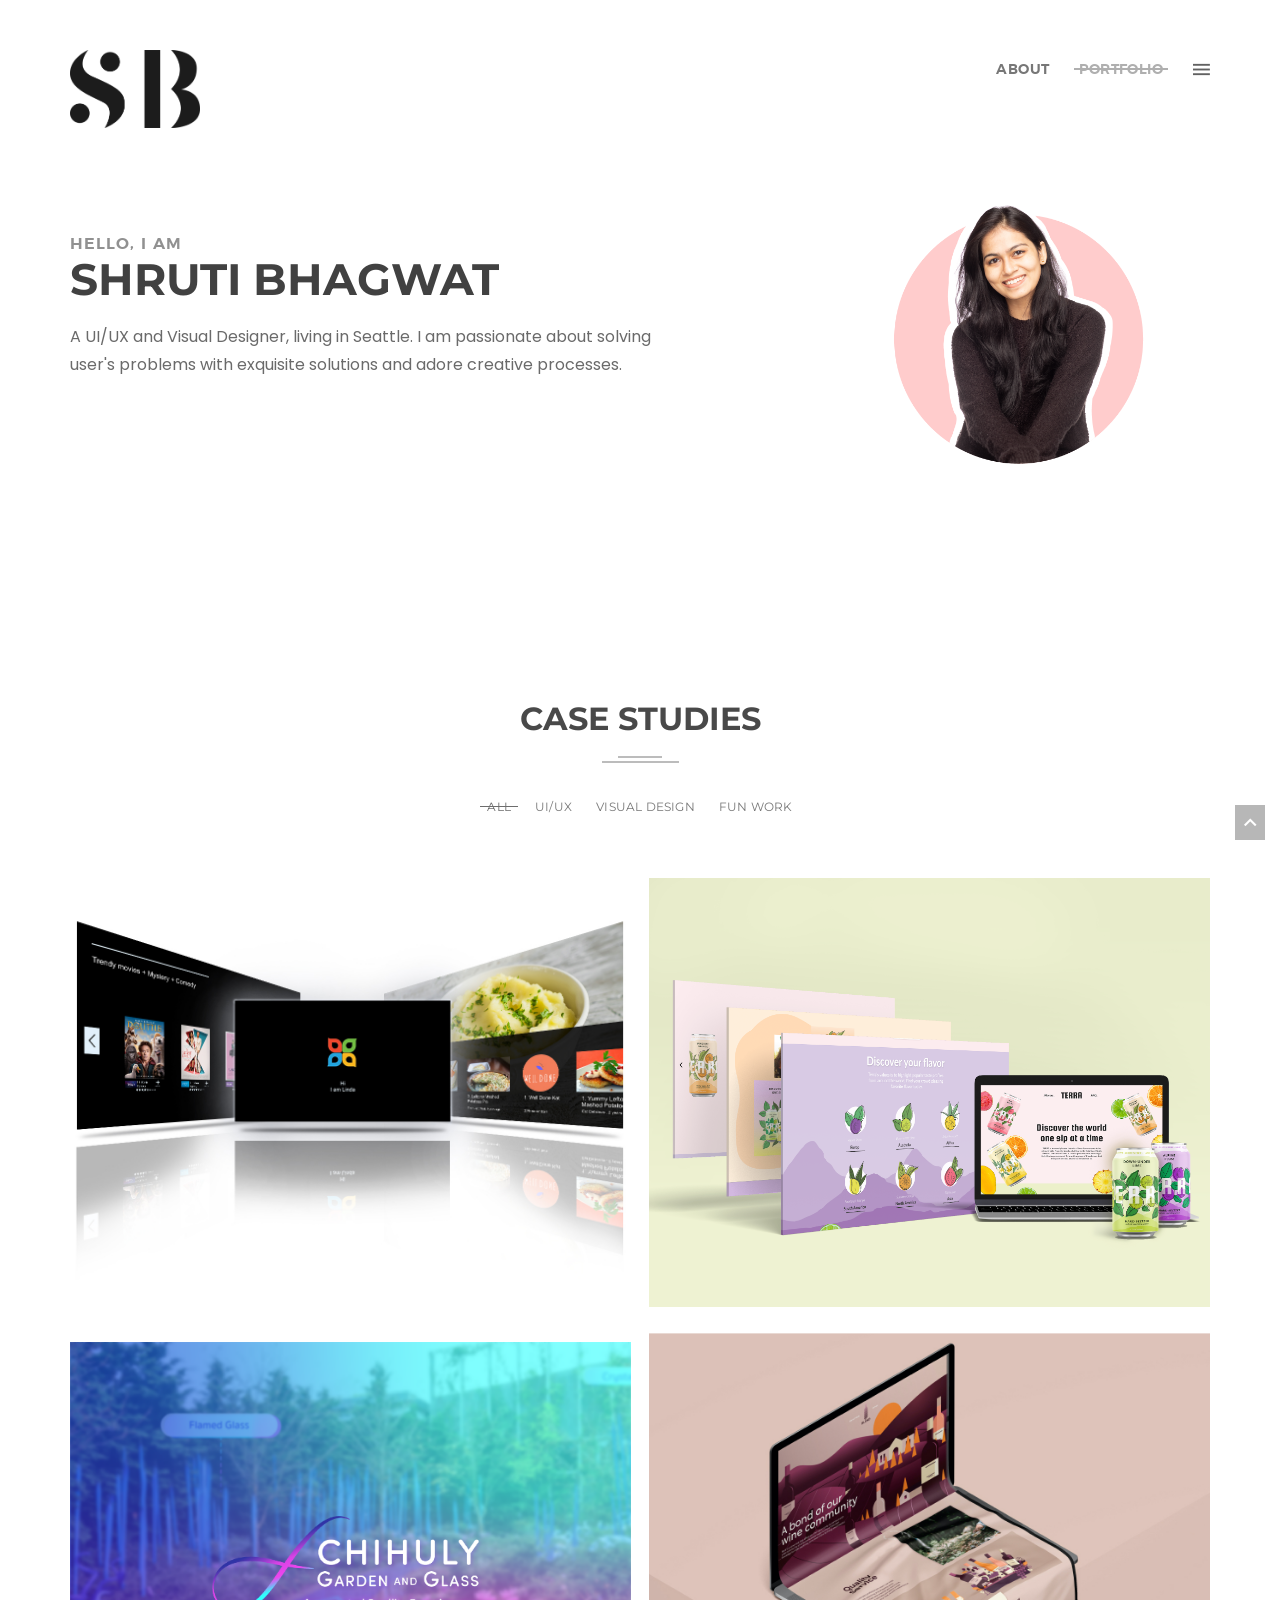
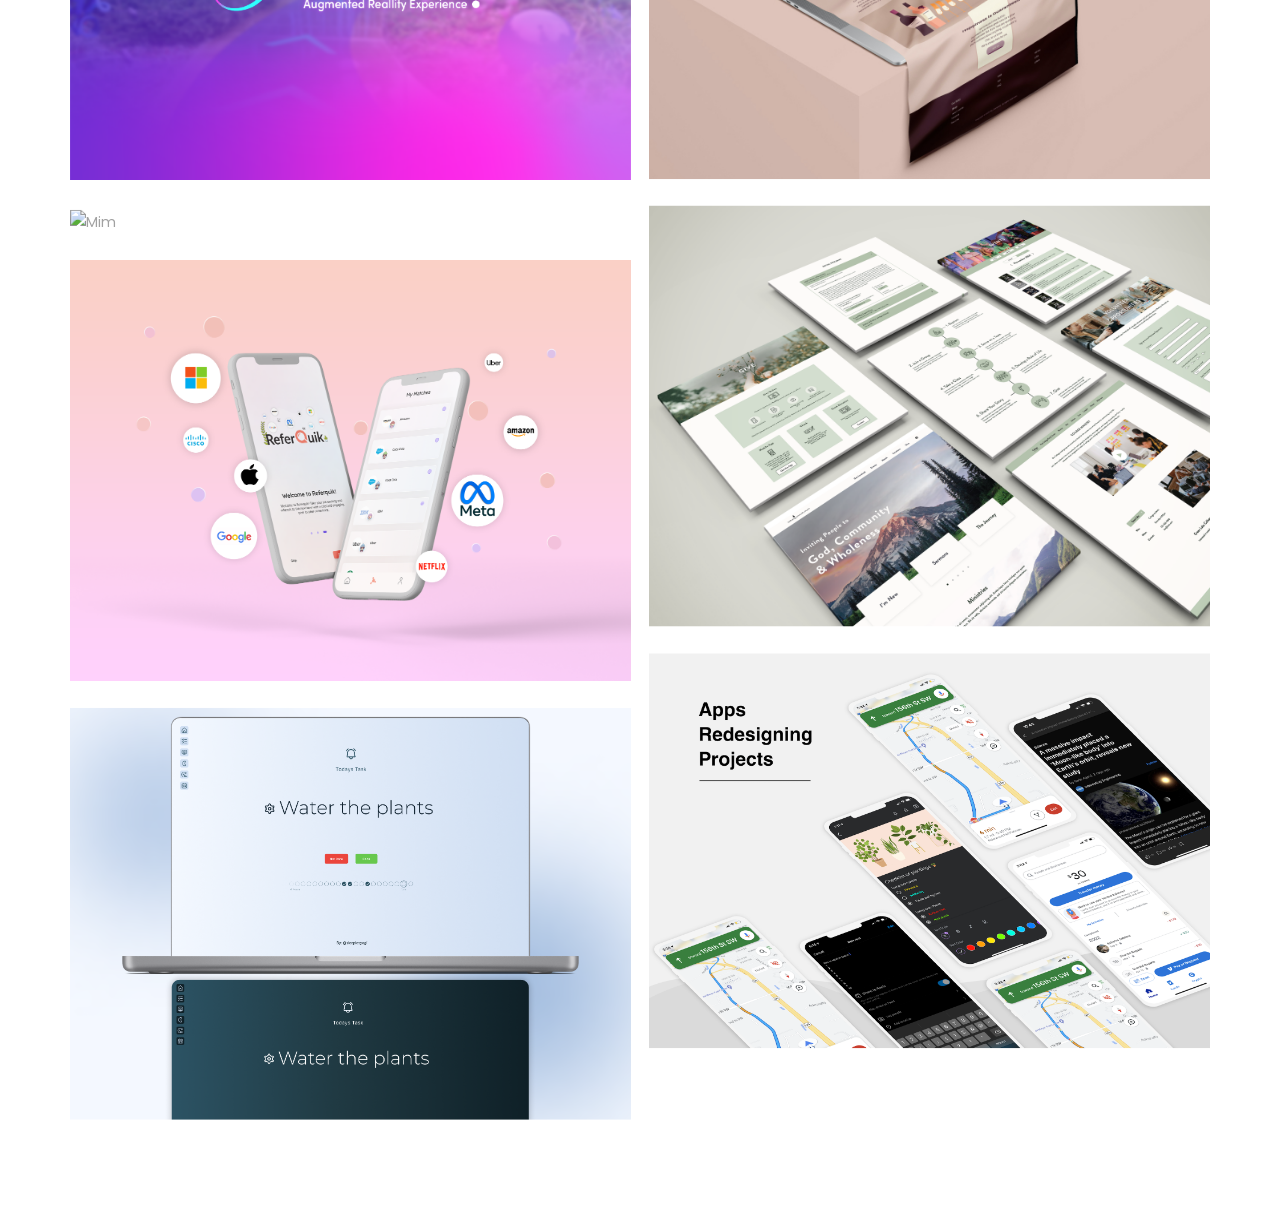
==== commit 2260124d: "-updates resume 2023 (after Safesend) -reduced image file size of GTZP" ====
--- a/index.html
+++ b/index.html
@@ -138,7 +138,7 @@
 			<div class="row">
 				<div class="col-xs-12">
 					<div class="section-title text-center mb-30">
-						<h2 class="mb-20">My Portfolio</h2>
+						<h2 class="mb-20">Case Studies</h2>
 						<div class="horizontal-line">
 							<div class="top"></div>
 							<div class="bottom"></div>
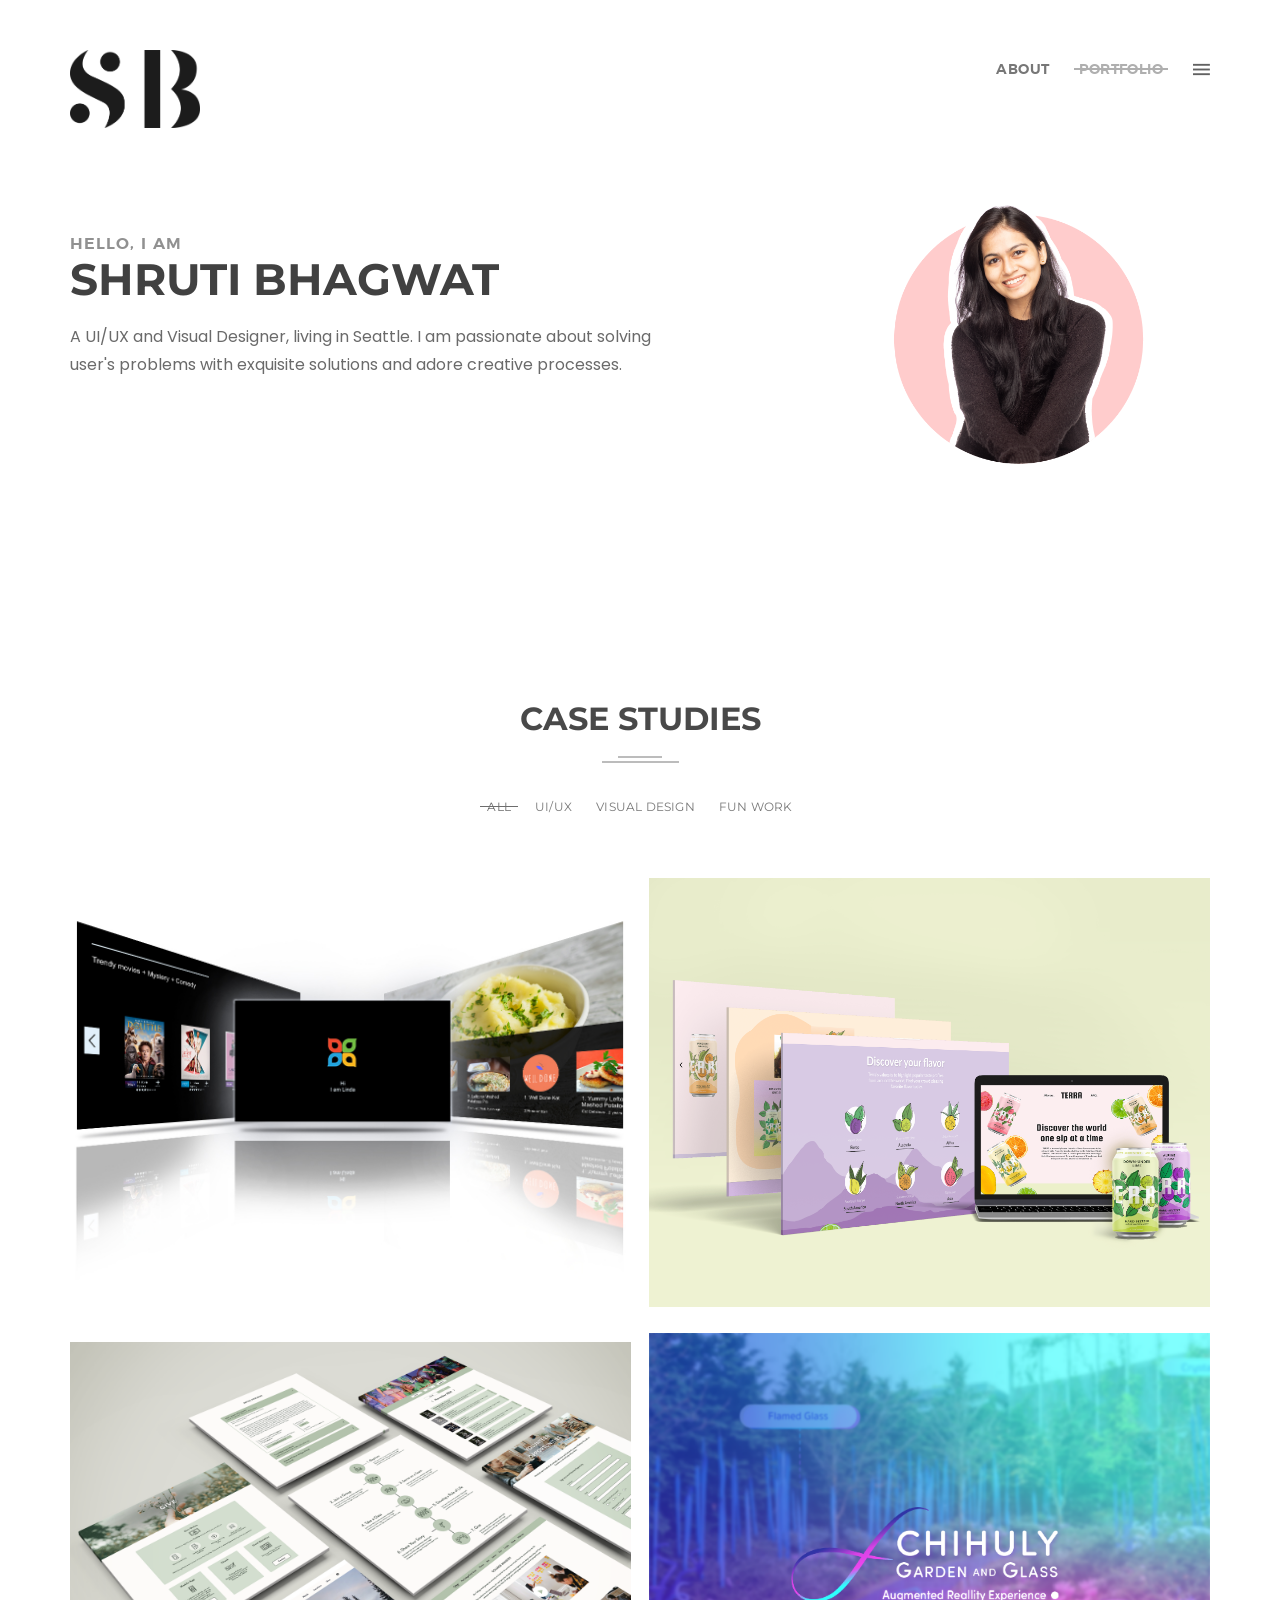
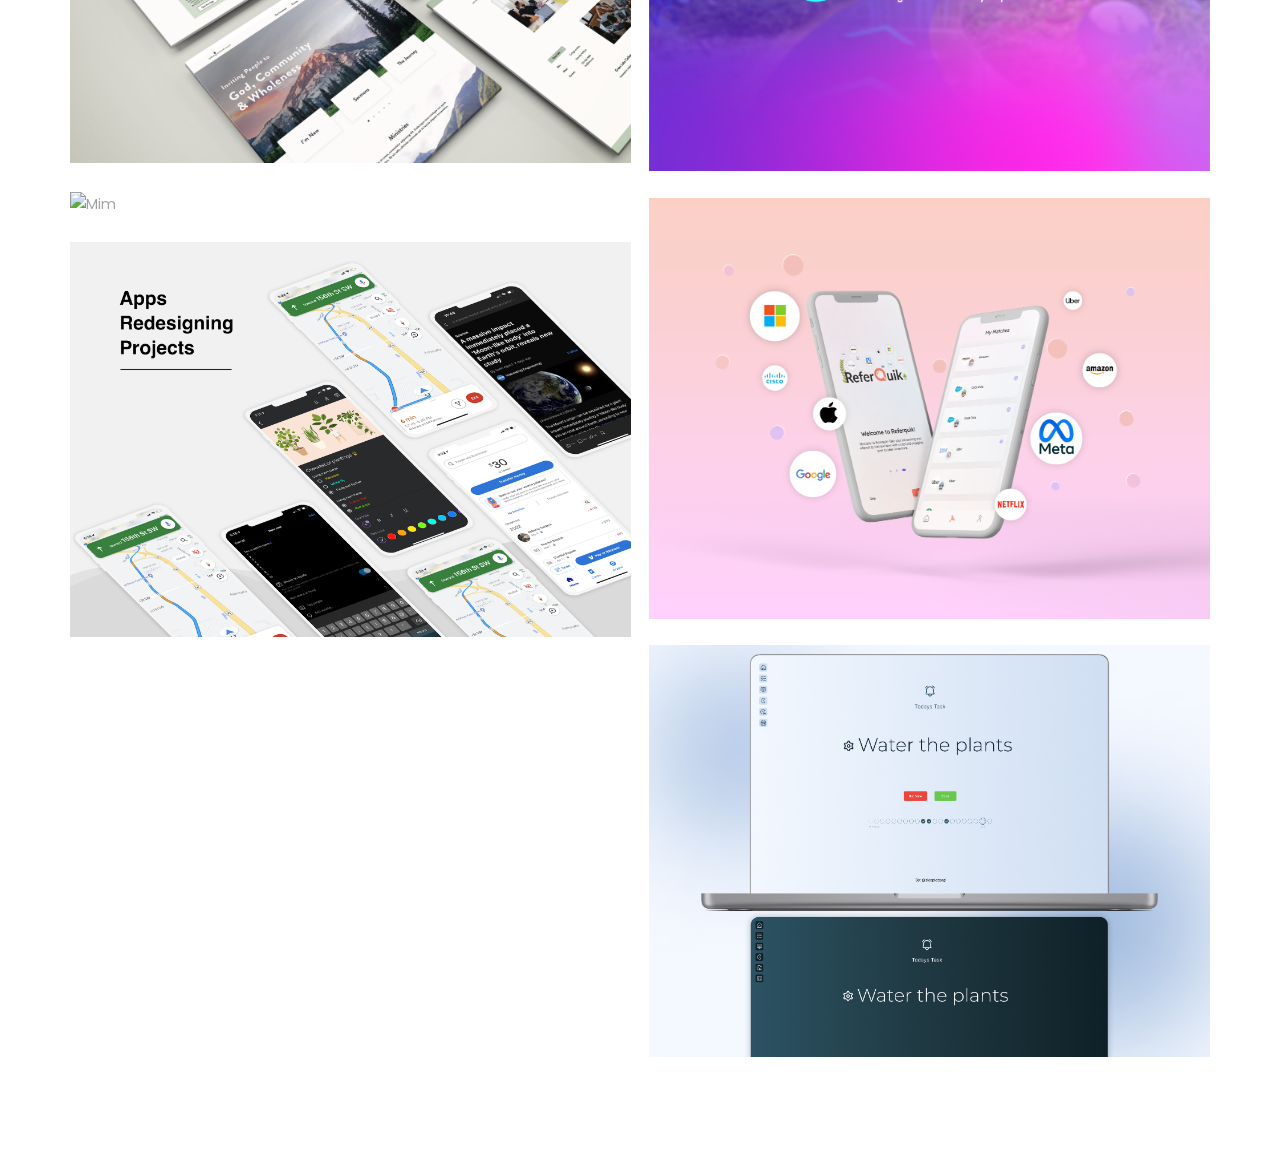
==== commit bd0f51f1: "removed Blend wine project" ====
--- a/index.html
+++ b/index.html
@@ -167,17 +167,17 @@
     
 	<!-- ................  Linda Microsoft Smart TV  ................ -->
 
-					<div class="portfolio-grid">
-						<div class="grid-item web gallery percent-50">
-							<div class="single-portfolio overlay light-1 text-center">
-								<img src="assets/img/linda-img/linda-2.jpg" alt="linda-tv-thumbnail" />
-								<div class="zoom-icon">
-									<a href="portfolio-pages/linda-tv/linda-portfolio-details.html">
+		<div class="portfolio-grid">
+			<div class="grid-item web gallery percent-50">
+				<div class="single-portfolio overlay light-1 text-center">
+					<img src="assets/img/linda-img/linda-2.jpg" alt="linda-tv-thumbnail" />
+						<div class="zoom-icon">
+							<a href="portfolio-pages/linda-tv/linda-portfolio-details.html">
 										<i class="zmdi zmdi-link"></i>
-									</a>
-								</div>
-								<div class="project-title text-left">
-									<h4 class="
+							</a>
+						</div>
+						<div class="project-title text-left">
+							<h4 class="
                         font-20
                         montserrat
                         weight-regular
@@ -185,12 +185,12 @@
                         no-margin
                       ">
 										Linda Microsoft Smart TV
-									</h4>
-									<p class="montserratlight">UI/UX</p>
-								</div>
-							</div>
-						</div>
-						<div class="
+							</h4>
+								<p class="montserratlight">UI/UX</p>
+						</div>
+					</div>
+			    </div>
+		 <div class="
                   grid-item
                   new
                   work3d
@@ -233,9 +233,9 @@
 						</div>
 
 
-					<!-- ................  Blend Wine Subscription  ................ -->
-
-						<div class="grid-item web web gallery percent-50">
+	<!-- ................  Blend Wine Subscription  ................ -->
+
+						<!-- <div class="grid-item web web gallery percent-50">
 							<div class="single-portfolio overlay light-1 text-center">
 								<img src="assets/img/blend-wine-img/wine-hero.jpg" alt="Mim" />
 								<div class="title plr-40 text-center">
@@ -258,48 +258,48 @@
 									</div>
 								</div>
 							</div>
-						</div>
+						</div> -->
 
 <!-- ................  Chihuly Glass and Garden................ -->
 
-						<div class="grid-item new web gallery work3d percent-50">
-							<div class="single-portfolio overlay light-1 text-center">
-								<img src="assets/img/ar-img/AR-hero-img.png" alt="Mim" />
-								<div class="title plr-40 text-center">
-									<div class="zoom-icon">
-										<a href="portfolio-pages/AR/ar-portfolio-details.html">
+		<div class="grid-item new web gallery work3d percent-50">
+			<div class="single-portfolio overlay light-1 text-center">
+					<img src="assets/img/ar-img/AR-hero-img.png" alt="Mim" />
+						<div class="title plr-40 text-center">
+							<div class="zoom-icon">
+								<a href="portfolio-pages/AR/ar-portfolio-details.html">
 											<i class="zmdi zmdi-link"></i>
-										</a>
-									</div>
-									<div class="project-title text-left">
-										<h4 class="
+								</a>
+							</div>
+						<div class="project-title text-left">
+								<h4 class="
                           font-20
                           montserrat
                           weight-regular
                           capitalize
                           no-margin
                         ">
-											AR Experience at Chihuly Glass and Garden
-										</h4>
-										<p class="montserratlight">UI/UX</p>
-									</div>
-								</div>
-							</div>
-						</div>
-
-						<!-- ................  Bethany Community Church ................ -->
-
-						<div class="grid-item new web gallery work3d percent-50">
-							<div class="single-portfolio overlay light-1 text-center">
-								<img src="assets/img/Bethany-img/bcc-hero.png" alt="Mim" />
-								<div class="title plr-40 text-center">
-									<div class="zoom-icon">
-										<a href="portfolio-pages/Bethany-Church/Bethany-portfolio-details.html">
-											<i class="zmdi zmdi-link"></i>
-										</a>
-									</div>
-									<div class="project-title text-left">
-										<h4 class="
+								AR Experience at Chihuly Glass and Garden
+								</h4>
+								<p class="montserratlight">UI/UX</p>
+						 </div>
+					</div>
+			 </div>
+		 </div>
+
+<!-- ................  Bethany Community Church ................ -->
+
+		<div class="grid-item new web gallery work3d percent-50">
+			<div class="single-portfolio overlay light-1 text-center">
+				<img src="assets/img/Bethany-img/bcc-hero.png" alt="Mim" />
+					<div class="title plr-40 text-center">
+						<div class="zoom-icon">
+							<a href="portfolio-pages/Bethany-Church/Bethany-portfolio-details.html">
+								<i class="zmdi zmdi-link"></i>
+							</a>
+						</div>
+						<div class="project-title text-left">
+								<h4 class="
                           font-20
                           montserrat
                           weight-regular
@@ -307,12 +307,12 @@
                           no-margin
                         ">
 											Bethany Community Church
-										</h4>
-										<p class="montserratlight">UI/UX</p>
-									</div>
-								</div>
-							</div>
-						</div>
+							    </h4>
+							    <p class="montserratlight">UI/UX</p>
+						 </div>
+				 </div>
+			 </div>
+		 </div>
 
 <!-- ................  GTZP ................ -->
 
@@ -405,7 +405,7 @@
 
  <!-- ................  Today's Task Chrom extension ................ -->
 
-	   <div class="grid-item new web gallery work3d percent-50">
+	 <div class="grid-item new web gallery work3d percent-50">
 		<div class="single-portfolio overlay light-1 text-center">
 			<img src="assets/img/Today-task/TT-thumbnail.png" alt="Mim" />
 			<div class="title plr-40 text-center">
@@ -416,13 +416,13 @@
 				</div>
 				<div class="project-title text-left">
 					<h4 class="
-	  font-20
-	  montserrat
-	  weight-regular
-	  capitalize
-	  no-margin
-	">
-						ReferQuik
+	    font-20
+	    montserrat
+	    weight-regular
+	    capitalize
+	    no-margin
+	    ">
+						Today's Task
 					</h4>
 					<p class="montserratlight">UI/UX</p>
 				</div>
